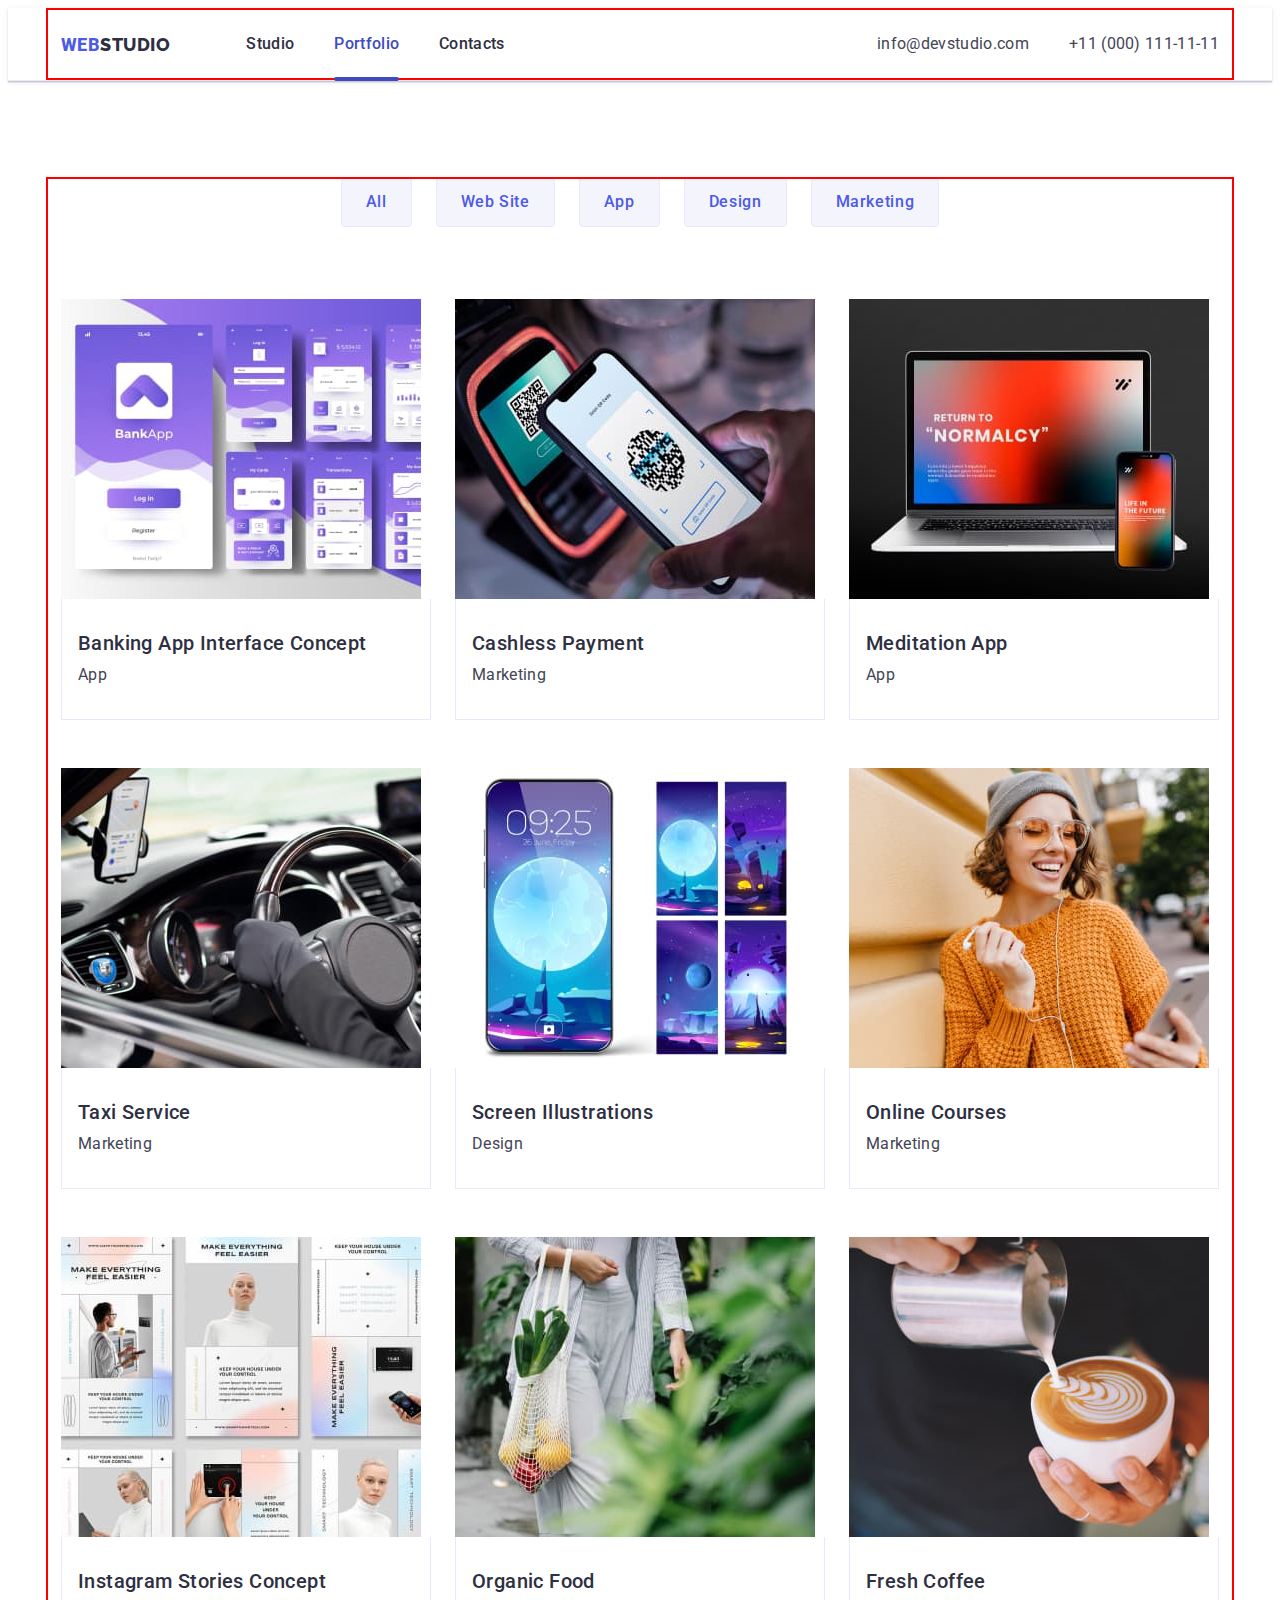
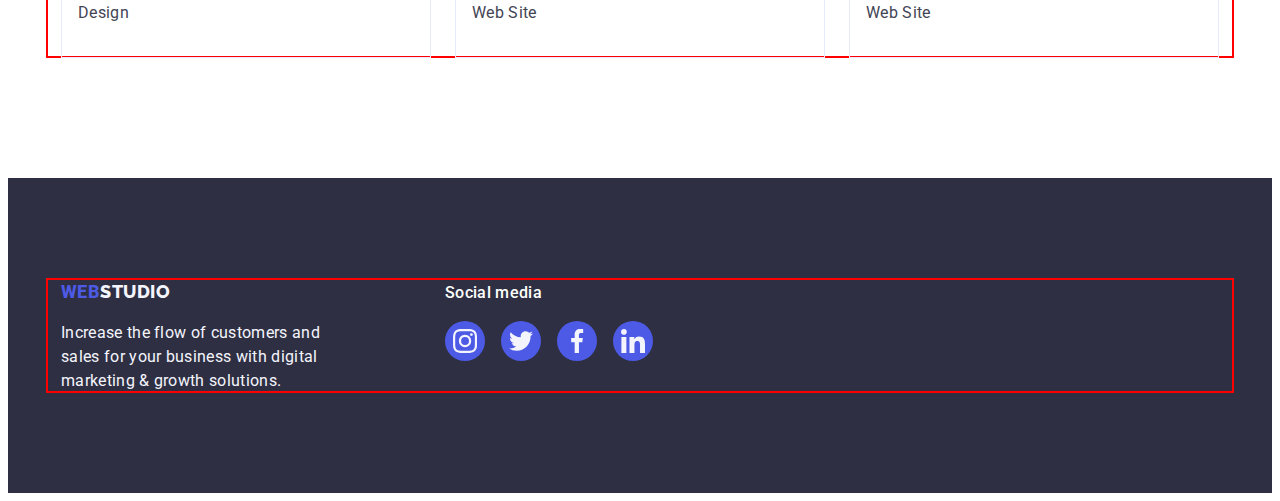
==== portfolio.html @ 755f3e31 "portfolio div" ====
<!DOCTYPE html>
<html lang="en">

<head>
    <meta charset="UTF-8">
    <meta http-equiv="X-UA-Compatible" content="IE=edge">
    <meta name="viewport" content="width=device-width, initial-scale=1.0">
    <title>Document</title>
    <link rel="preconnect" href="https://fonts.googleapis.com">
    <link rel="preconnect" href="https://fonts.gstatic.com" crossorigin>
    <link href="https://fonts.googleapis.com/css2?family=Raleway:wght@800&family=Roboto:wght@400;500;700&display=swap"
        rel="stylesheet">
    <!-- normalize -->
    <link rel="stylesheet" href="https://cdnjs.cloudflare.com/ajax/libs/modern-normalize/1.1.0/modern-normalize.min.css"
        integrity="sha512-wpPYUAdjBVSE4KJnH1VR1HeZfpl1ub8YT/NKx4PuQ5NmX2tKuGu6U/JRp5y+Y8XG2tV+wKQpNHVUX03MfMFn9Q=="
        crossorigin="anonymous" referrerpolicy="no-referrer" />
    <link rel="stylesheet" href="./css/styles.css">
</head>

<body class="body">

    <!-- header section -->
    <header class="header">
        <div class="header-container container">
            <nav class="header-nav">
                <a class="header-link link" href="./index.html">Web<span class="header-logo">Studio</span></a>
                <ul class="header-nav-list list">
                    <li class="header-after"><a class="contacts link" href="./index.html">Studio</a></li>
                    <li class="header-after"><a class="contacts link active" href="./portfolio.html">Portfolio</a></li>
                    <li class="header-after"><a class="contacts link" href="">Contacts</a></li>
                </ul>
            </nav>
            <address class="header-adress">
                <ul class="header-adress-list list">
                    <li class="header-adress-item">
                        <a class="mail mailto link" href="mailto:info@devstudio.com">info@devstudio.com</a>
                    </li>
                    <li class="header-adress-item">
                        <a class="mail mail-tell link" href="tel:+110001111111">+11 (000)
                            111-11-11</a>
                    </li>
                </ul>
            </address>
        </div>

    </header>

    <main>
        <!-- filters -->

        <section class="portfolio-projects">
            <div class="container">

                <h1 hidden>Our projects</h1>
                <ul class="list projects">
                    <li>
                        <button type="button" class="btn btn-portfolio">All</button>
                    </li>
                    <li>
                        <button type="button" class="btn btn-portfolio">Web Site</button>
                    </li>
                    <li>
                        <button type="button" class="btn btn-portfolio">App</button>
                    </li>
                    <li>
                        <button type="button" class="btn btn-portfolio">Design</button>
                    </li>
                    <li>
                        <button type="button" class="btn btn-portfolio">Marketing</button>
                    </li>
                </ul>

                <!-- proect -->

                <ul class="list projects-img card-set">
                    <li class="card-set-item">
                        <div class="card-thumb">
                            <a href="" class="decoration link">
                                <img src="./images/portfolio/img-9.jpg" alt="Banking App Interface Concept" width="360"
                                    height="300">
                                <div class="card-set-container">
                                    <h2 class="title title-card">Banking App Interface Concept</h2>
                                    <p class="subtitle subtitle-portfolio">App</p>
                                </div>
                            </a>
                            <div class="overlay">
                                <p class="overlay-text">
                                    14 Stylish and User-Friendly App Design Concepts · Task Manager App · Calorie
                                    Tracker
                                    App · Exotic Fruit Ecommerce App ·
                                    Cloud Storage App
                                </p>
                            </div>
                        </div>
                    </li>
                    <li class="card-set-item">
                        <div class="card-thumb">
                            <a href="" class="decoration link">
                                <img src="./images/portfolio/img-8.jpg" alt="Cashless Payment" width="360" height="300">
                                <div class="card-set-container">
                                    <h2 class="title title-card">Cashless Payment</h2>
                                    <p class="subtitle subtitle-portfolio">Marketing</p>
                                </div>
                            </a>
                            <div class="overlay">
                                <p class="overlay-text">
                                    14 Stylish and User-Friendly App Design Concepts · Task Manager App · Calorie
                                    Tracker
                                    App · Exotic Fruit Ecommerce App ·
                                    Cloud Storage App
                                </p>
                            </div>
                        </div>
                    </li>
                    <li class="card-set-item">
                        <div class="card-thumb">
                            <a href="" class="decoration link">
                                <img src="./images/portfolio/img-7.jpg" alt="Meditaion App" width="360" height="300">
                                <div class="card-set-container">
                                    <h2 class="title title-card">Meditation App</h2>
                                    <p class="subtitle subtitle-portfolio">App</p>
                                </div>
                            </a>
                            <div class="overlay">
                                <p class="overlay-text">
                                    14 Stylish and User-Friendly App Design Concepts · Task Manager App · Calorie
                                    Tracker
                                    App · Exotic Fruit Ecommerce App ·
                                    Cloud Storage App
                                </p>
                            </div>
                        </div>
                    </li>
                    <li class="card-set-item">
                        <div class="card-thumb">
                            <a href="" class="decoration link">
                                <img src="./images/portfolio/img-6.jpg" alt="Taxi Service" width="360" height="300">
                                <div class="card-set-container">
                                    <h2 class="title title-card">Taxi Service</h2>
                                    <p class="subtitle subtitle-portfolio">Marketing</p>
                                </div>
                            </a>
                            <div class="overlay">
                                <p class="overlay-text">
                                    14 Stylish and User-Friendly App Design Concepts · Task Manager App · Calorie
                                    Tracker
                                    App · Exotic Fruit Ecommerce App ·
                                    Cloud Storage App
                                </p>
                            </div>
                        </div>
                    </li>
                    <li class="card-set-item">
                        <div class="card-thumb">
                            <a href="" class="decoration link">
                                <img src="./images/portfolio/img-5.jpg" alt="Screen Illustrations" width="360"
                                    height="300">
                                <div class="card-set-container">
                                    <h2 class="title title-card">Screen Illustrations</h2>
                                    <p class="subtitle subtitle-portfolio">Design</p>
                                </div>
                            </a>
                            <div class="overlay">
                                <p class="overlay-text">
                                    14 Stylish and User-Friendly App Design Concepts · Task Manager App · Calorie
                                    Tracker
                                    App · Exotic Fruit Ecommerce App ·
                                    Cloud Storage App
                                </p>
                            </div>
                        </div>
                    </li>
                    <li class="card-set-item">
                        <div class="card-thumb">
                            <a href="" class="decoration link">
                                <img src="./images/portfolio/img-4.jpg" alt="Card Content" width="360" height="300">
                                <div class="card-set-container">
                                    <h2 class="title title-card">Online Courses</h2>
                                    <p class="subtitle subtitle-portfolio">Marketing</p>
                                </div>
                            </a>
                            <div class="overlay">
                                <p class="overlay-text">
                                    14 Stylish and User-Friendly App Design Concepts · Task Manager App · Calorie
                                    Tracker
                                    App · Exotic Fruit Ecommerce App ·
                                    Cloud Storage App
                                </p>
                            </div>
                        </div>
                    </li>
                    <li class="card-set-item">
                        <div class="card-thumb">
                            <a href="" class="decoration link">
                                <img src="./images/portfolio/img-3.jpg" alt="Instagram Stories Concept" width="360"
                                    height="300">
                                <div class="card-set-container">
                                    <h2 class="title title-card">Instagram Stories Concept</h2>
                                    <p class="subtitle subtitle-portfolio">Design</p>
                                </div>
                            </a>
                            <div class="overlay">
                                <p class="overlay-text">
                                    14 Stylish and User-Friendly App Design Concepts · Task Manager App · Calorie
                                    Tracker
                                    App · Exotic Fruit Ecommerce App ·
                                    Cloud Storage App
                                </p>
                            </div>
                        </div>
                    </li>
                    <li class="card-set-item">
                        <div class="card-thumb">
                            <a href="" class="decoration link">
                                <img src="./images/portfolio/img-2.jpg" alt="Organic Food" width="360" height="300">
                                <div class="card-set-container">
                                    <h2 class="title title-card">Organic Food</h2>
                                    <p class="subtitle subtitle-portfolio">Web Site</p>
                                </div>
                            </a>
                            <div class="overlay">
                                <p class="overlay-text">
                                    14 Stylish and User-Friendly App Design Concepts · Task Manager App · Calorie
                                    Tracker
                                    App · Exotic Fruit Ecommerce App ·
                                    Cloud Storage App
                                </p>
                            </div>
                        </div>
                    </li>
                    <li class="card-set-item">
                        <div class="card-thumb">
                            <a href="" class="decoration link">
                                <img src="./images/portfolio/img-1.jpg" alt="Fresh Coffee" width="360" height="300">
                                <div class="card-set-container">
                                    <h2 class="title title-card">Fresh Coffee</h2>
                                    <p class="subtitle subtitle-portfolio">Web Site</p>
                                </div>
                            </a>
                            <div class="overlay">
                                <p class="overlay-text">
                                    14 Stylish and User-Friendly App Design Concepts · Task Manager App · Calorie
                                    Tracker
                                    App · Exotic Fruit Ecommerce App ·
                                    Cloud Storage App
                                </p>
                            </div>
                        </div>
                    </li>
                </ul>

            </div>
        </section>
    </main>
    <!-- footer -->
    <footer class="footer section">
        <div class="footer-section container">

            <div class="logo-paragraf">
                <a class="header-link footer-link link" href="./index.html">Web<span
                        class="footer-logo">Studio</span></a>
                <p class="footer-title">
                    Increase the flow of customers and sales for your business with digital marketing & growth
                    solutions.
                </p>
            </div>
            <div class="footer-social">
                <p class="footer-name">Social media</p>
                <ul class="socials footer-list list">
                    <li class="socials-item-footer">
                        <a class="socials-link socials-link-footer link" href="" target="_blank"
                            rel="noopener noreferrer" aria-label="icon-instagram">
                            <svg class="social-icons" width="24" height="24">
                                <use href="./images/icons.svg#icon-instagram"></use>
                            </svg>
                        </a>
                    </li>
                    <li class="socials-item-footer">
                        <a class="socials-link socials-link-footer link" href="" target="_blank"
                            rel="noopener noreferrer" aria-label="icon-twitter">
                            <svg class="social-icons" width="24" height="24">
                                <use href="./images/icons.svg#icon-twitter"></use>
                            </svg>
                        </a>
                    </li>
                    <li class="socials-item-footer">
                        <a class="socials-link socials-link-footer link" href="" target="_blank"
                            rel="noopener noreferrer" aria-label="icon-facebook">
                            <svg class="social-icons" width="24" height="24">
                                <use href="./images/icons.svg#icon-facebook"></use>
                            </svg>
                        </a>
                    </li>
                    <li class="socials-item-footer">
                        <a class="socials-link socials-link-footer link" href="" target="_blank"
                            rel="noopener noreferrer" aria-label="icon-linkedin">
                            <svg class="social-icons" width="24" height="24">
                                <use href="./images/icons.svg#icon-linkedin"></use>
                            </svg>
                        </a>
                    </li>
                </ul>

            </div>

        </div>

    </footer>
</body>

</html>
---- css/styles.css ----
/* first page */

:root {
    /* fonts */
    --primary-font: "Roboto", sans-serif;
    --secondary-font: "Raleway", sans-serif;

    /* color */
    --main-txt-color: #434455;
    --secondary-txt-cl: #2E2F42;
    --light-txt-cl: #F4F4FD;
    --focus-txt-btn: #404BBF;
    --body-cl: #FFFFFF;
    --btn-cl: #4d5ae5;
    --customers-cl: #8e8f99;
    --bgr-footer-cl: #31d0aa;
    /* others */
    --indent: 24px;
    --items: 3;

    --header-idx: 10;
    --modal-idx: 100;
}

.section {
    padding-top: 120px;
}

body {
    font-family: var(--primary-font);
    font-size: 16px;
    line-height: 1.5;
    letter-spacing: 0.02em;
    color: var(--main-txt-color);
    background-color: var(--body-cl);
}

.hidden {
    position: absolute;
    width: 1px;
    height: 1px;
    margin: -1px;
    border: 0;
    padding: 0;

    white-space: nowrap;
    clip-path: inset(100%);
    clip: rect(0 0 0 0);
    overflow: hidden;
}

.header {
    border-bottom: 1px solid #e7e9fc;
    box-shadow: 0px 2px 1px rgba(46, 47, 66, 0.08), 0px 1px 1px rgba(46, 47, 66, 0.16), 0px 1px 6px rgba(46, 47, 66, 0.08);
    z-index: var(--header-idx);
}


.hero-container {

    width: 1158px;
}

.header-nav-list {
    display: flex;
    flex-direction: row;
    align-items: flex-start;
    padding: 0px;
    gap: 40px;
}

.header-after {
    position: relative;
}

.header-adress-list {
    display: flex;
    gap: 40px;
}

.contacts {
    display: block;
    gap: 40px;
    color: var(--secondary-txt-cl);
    font-weight: 500;
    padding: 24px 0;
}

.contacts.active {
    color: var(--focus-txt-btn);
}

.contacts::after {
    content: "";
    display: block;
    position: absolute;
    bottom: -1px;
    left: 0;
    width: 100%;
    height: 4px;
    border-radius: 2px;
}

.contacts.active::after {
    background-color: var(--focus-txt-btn);
}

.header-nav {
    margin-right: auto;
    display: flex;
    align-items: center;
}

.header-link {
    font-family: "Raleway", sans-serif;
    font-weight: 800;
    font-size: 18px;
    line-height: 1.17;
    letter-spacing: 0.03em;
    text-transform: uppercase;
    color: #4D5AE5;
    font-family: var(--primary-font);
    line-height: 1.5;
    letter-spacing: 0.02em;
    display: block;
    margin-right: 76px;


}

.header-link:hover,
.header-link:focus {
    color: #404bbf;
}

.header-logo {
    font-family: var(--secondary-font);
    font-weight: 800;
    font-size: 18px;
    line-height: 1.17;
    letter-spacing: 0.03em;
    text-transform: uppercase;
    color: var(--secondary-txt-cl);
}


.btn {
    min-width: 69px;
    min-height: 48px;
    font-family: inherit;
    cursor: pointer;
    font-weight: 500;
    font-size: 16px;
    line-height: 1.5;
    letter-spacing: 0.04em;
    color: var(--btn-cl);
    background-color: var(--light-txt-cl);

}

/* ???????? */
.btn-light {
    box-shadow: 0px 4px 4px rgba(0, 0, 0, 0.15);
    border-radius: 4px;
    display: block;
    border: none;
    margin: 0 auto;
    min-width: 169px;
    height: 56px;
    transition: background-color 250ms cubic-bezier(0.4, 0, 0.2, 1);
    ;
}

.btn:hover {
    color: #FFFFFF;
    background-color: var(--focus-txt-btn);
}

.btn:focus {
    color: #FFFFFF;
    background-color: var(--focus-txt-btn);
}

.btn-portfolio {
    padding: 12px 24px;
    border: 1px solid #e7e9fc;
    border-radius: 4px;
    transition: color 250ms cubic-bezier(0.4, 0, 0.2, 1),
        background-color 250ms cubic-bezier(0.4, 0, 0.2, 1),
        border-color 250ms cubic-bezier(0.4, 0, 0.2, 1),
        box-shadow 250ms cubic-bezier(0.4, 0, 0.2, 1);


}

.btn-portfolio:hover {
    border: 1px solid transparent;
}

.btn-portfolio:focus {
    border: 1px solid transparent;
}


.title {
    font-family: var(--primary-font);
    font-size: 36px;
    line-height: 1.11;
    color: var(--secondary-txt-cl);
    font-size: 20px;
    font-weight: 500;
    line-height: 1.2;
    letter-spacing: 0.02em;

}

.title-light {
    font-size: 56px;
    line-height: 1.07;
    color: #ffffff;
    max-width: 496px;
    text-align: center;
    margin: 0 auto;
    margin-bottom: 48px;
    font-weight: 700;
    letter-spacing: 0.02em;
}

.title-section {
    font-size: 36px;
    line-height: 1.11;
    text-align: center;
    text-transform: capitalize;
    color: var(--secondary-txt-cl);
    letter-spacing: 0.02em;
}

.hero {
    background: var(--secondary-txt-cl);
    padding: 188px 0;
    background-image: linear-gradient (rgba(46, 47, 66, 0.7), rgba(46, 47, 66, 0.7)), url(../images/img-backround/people-office.jpg);
}

.footer {
    background: var(--secondary-txt-cl);
}

.header-studio:hover,
.number:hover,
.number:focus,
.mail:hover,
.mail:focus,
.header-studio:focus,
.header-portfolio:hover,
.header-portfolio:focus,
.header-contacts:hover,
.header-contacts:focus {
    color: var(--focus-txt-btn);
}


.mail,
.number {
    font-family: var(--primary-font);
    font-style: normal;
    font-weight: 400;
    font-size: 16px;
    line-height: 1.5;
    letter-spacing: 0.02em;
    color: var(--main-txt-color);
}

.subtitle {
    font-family: var(--primary-font);
    font-size: 16px;
    line-height: 1.5;
    letter-spacing: 0.02em;
    color: var(--main-txt-color);
}

.mail,
.number,
.decoration,
.header-studio,
.header-portfolio,
.header-contacts,
.header-link {
    text-decoration: none;
}

.footer-logo {
    font-family: var(--secondary-font);
    font-weight: 800;
    font-size: 18px;
    line-height: 1.17;
    letter-spacing: 0.03em;
    text-transform: uppercase;
    color: var(--light-txt-cl);
    width: 71px;
}



/* reset start */
.list {
    list-style: none;
    margin: 0;
    padding: 0;
}


.link {
    text-decoration: none;

}

h1,
h2,
h3,
h4,
h5,
h6,
p {
    margin: 0;
}

img {
    display: block;
}

button {
    cursor: pointer;
}

.container {
    width: 1158px;
    padding: 0 15px;
    margin: 0 auto;
    outline: 2px solid red;
    outline-offset: -2px;
}

.header-adress {
    font-style: normal;
}

.mail:focus {
    color: #404bbf;
}

.light {
    background-color: #4D5AE5;
    color: #ffffff;
}

.light:hover {
    background-color: #404BBF;
}

.aboutteam {
    background-color: #F4F4FD;

}

.aboutteam-item {
    background-color: #FFFFFF;
    border-radius: 0px 0px 4px 4px;
    width: calc((100% - 72px) / 4);
}

.contacts:hover {
    color: #404bbf;
}

.contacts:focus {
    color: #404bbf;
}

.about-list {
    display: flex;
    flex-direction: row;
    align-items: flex-start;
    padding: 0px;
    gap: 24px;
    width: 1128px;


}

.title-jobs {
    margin-bottom: 8px;
}

.title-section {

    width: 1128px;
    height: 40px;
    margin-bottom: 72px;
}

.about,
.aboutteam,
.aboutdo {
    padding: 120px 0;
}

.aboutdo {
    padding-top: 0;
}


.aboutdo-list {
    display: flex;
    gap: 24px;
}

.aboutdo-item {


    width: 360px;
    height: 300px;


}

.about-container {
    display: flex;


}

.subtitle-work {
    width: 264px;
    height: 104px;
}

.footer {
    padding: 100px 0;

}

.footer-link {
    display: inline-block;
    margin-bottom: 16px;
    margin-left: 0;
}

.footer-title {
    max-width: 264px;
    margin-left: 0;
    font-weight: 400;
    font-size: 16px;
    line-height: 1.5;
    letter-spacing: 0.02em;
    color: #F4F4FD;

}

.team {
    width: 1158px;
}

.aboutteam-list {
    display: flex;
    gap: 24px;
}

.title-team {
    width: 1158px;
    height: 40px;
}

.title-teams {
    margin-bottom: 8px;
}

.aboutteam-img {
    width: 264px;
}

.title-teams,
.subtitle-team {
    text-align: center;
}

.projects {
    display: flex;
    flex-direction: row;
    align-items: flex-start;
    padding: 0px;
    gap: 24px;
    justify-content: center;
    margin-bottom: 72px;


}

/* card set */

.card-set {
    display: flex;
    flex-wrap: wrap;
    gap: var(--indent);
    row-gap: 48px;
}

.card-set-item {
    flex-basis: calc((100% - var(--indent) * var(--items) - 1) / var(--items));
    width: calc((100% - 48px) / 3);
    transition: box-shadow 250ms cubic-bezier(0.4, 0, 0.2, 1);


}

.card-set-container {
    padding: 32px 16px;
    border: 1px solid #e7e9fc;
    border-top: none;

}

.name {
    padding: 32px 0;


}

.portfolio-projects {
    padding: 96px 0 120px;

}

.title-card {
    margin-bottom: 8px
}

.header-container {
    display: flex;
    align-items: center;
    height: 72px;
}



/* FIRST PAGE */

/* main */

.hero {
    margin-left: auto;
    margin-right: auto;
    max-width: 1440px;
    background-image: linear-gradient(rgba(46, 47, 66, 0.7), rgba(46, 47, 66, 0.7)), url(../images/people-office.jpg);
    background-repeat: no-repeat;
    background-position: center;
    background-size: cover;
}

.title-light {
    box-shadow: 0px 4px 4px rgba(0, 0, 0, 0.15);
    border-radius: 4px;
}

.aboutteam-item {
    box-shadow: 0px 1px 6px rgba(46, 47, 66, 0.08), 0px 1px 1px rgba(46, 47, 66, 0.16), 0px 2px 1px rgba(46, 47, 66, 0.08);
}

.socials {
    display: flex;
    justify-content: center;
    align-items: center;
    gap: 24px;

}


.socials-item-footer {
    width: 40px;
    height: 40px;
}

.socials-link {
    display: flex;
    justify-content: center;
    align-items: center;
    width: 40px;
    height: 40px;
    background-color: #4D5AE5;
    border-radius: 50%;
    transition: background-color 250ms cubic-bezier(0.4, 0, 0.2, 1);
    ;
}

.socials-link:hover,
.socials-link:focus {
    background-color: #404bbf;
}

.aboutdo-item {
    min-width: 264px;
}

.social-icons {
    fill: #F4F4FD;
}

.about-icons-list {
    display: flex;
    justify-content: center;
    align-items: center;
    gap: 24px;

}

.icons {
    display: flex;
    justify-content: center;
    align-items: center;
    height: 112px;
    background: #F4F4FD;
    border-radius: 4px;
    margin-bottom: 8px;
}

.customers-section {
    padding-top: 120px;
    padding-bottom: 120px;
}

.customers {
    display: flex;
    justify-content: center;
    align-items: center;
    gap: 24px;
}

.title-customes {
    line-height: 1.1;
}

.customers-icon {
    display: flex;
    justify-content: center;
    align-items: center;
    width: 168px;
    height: 88px;
    border-radius: 4px;
}

.customers-link {
    display: flex;
    align-items: center;
    justify-content: center;
    color: var(--customers-cl);
    width: 100%;
    height: 100%;
    border: 1px solid #8e8f99;
    border-radius: 4px;
    transition: border-color 250ms cubic-bezier(0.4, 0, 0.2, 1),
        color 250ms cubic-bezier(0.4, 0, 0.2, 1);

}


.customers-link:hover {
    border-color: var(--focus-txt-btn);
    color: var(--focus-txt-btn);
}

.customers-link:focus {
    border-color: var(--focus-txt-btn);
    color: var(--focus-txt-btn);
}

.customers-icons {
    fill: currentColor;
}


.subtitle-team {
    margin-bottom: 8px;
}

/* footer */

.footer-social {
    width: 208px;
    height: 80px;
}

.footer-section {
    display: flex;
    align-items: baseline;
    gap: 120px;

}

.footer-name {

    font-weight: 500;
    font-size: 16px;
    line-height: 1.5;
    letter-spacing: 0.02em;
    color: var(--body-cl);
    margin-bottom: 16px;

}

.footer-list {
    display: flex;
    gap: 16px;

}

.logo-paragraf {
    gap: 120px;
}

.socials-link-footer {
    display: flex;
    justify-content: center;
    align-items: center;
    background-color: #4D5AE5;
    border-radius: 50%;
    transition: background-color 250ms cubic-bezier(0.4, 0, 0.2, 1);
}

.socials-link-footer:hover {
    background-color: var(--bgr-footer-cl);
}

.socials-link-footer:focus {
    background-color: var(--bgr-footer-cl);
}

/* SECOND PAGE */


/* main */

.btn-portfolio:hover,
.btn-portfolio:focus {
    box-shadow: 0px 3px 1px rgba(0, 0, 0, 0.1), 0px 2px 1px rgba(0, 0, 0, 0.08), 0px 2px 2px rgba(0, 0, 0, 0.12);
}

.card-set-item:hover {
    box-shadow: 0px 1px 6px rgba(46, 47, 66, 0.08), 0px 1px 1px rgba(46, 47, 66, 0.16), 0px 2px 1px rgba(46, 47, 66, 0.08);
}

.card-thumb {
    position: relative;
    overflow: hidden;
}

/* overlay */
.overlay {
    position: absolute;
    top: 0;
    left: 0;
    background-color: #4D5AE5;
    width: 360px;
    height: 300px;
    mix-blend-mode: normal;
    box-shadow: 0px 4px 4px rgba(0, 0, 0, 0.25);
    transform: translateY(150%);
    transition: transform 400ms;
}

.overlay-text {
    position: absolute;
    width: 296px;
    height: 96px;
    left: 32px;
    top: 40px;
    color: var(--light-txt-cl);
}

.card-set-item:hover .overlay {
    transform: translateY(0);
}

.decoration {
    display: block;

}

.decoration:hover,
.decoration:focus {
    box-shadow: 0px 1px 6px rgba(46, 47, 66, 0.08), 0px 1px 1px rgba(46, 47, 66, 0.16), 0px 2px 1px rgba(46, 47, 66, 0.08);
}

/* modal */

.backdrop {
    position: fixed;
    top: 0;
    left: 0;
    background-color: rgba(46, 47, 66, 0.4);
    transition: opacity 250ms cubic-bezier(0.4, 0, 0.2, 1), visibility 250ms cubic-bezier(0.4, 0, 0.2, 1);

    width: 100%;
    height: 100%;
    z-index: var(--modal-idx);
}

.backdrop.is-hidden {
    opacity: 0;
    visibility: hidden;
    pointer-events: none;

}


.modal {
    position: absolute;
    left: 50%;
    top: 50%;
    transform: translate(-50%, -50%);
    width: 408px;
    height: 576px;
    background-color: #FCFCFC;
    box-shadow: 0px 1px 1px rgba(0, 0, 0, 0.14), 0px 1px 3px rgba(0, 0, 0, 0.12), 0px 2px 1px rgba(0, 0, 0, 0.2);
    border-radius: 4px;
}

.modal-close-btn {
    display: flex;
    align-items: center;
    justify-content: center;
    position: absolute;
    top: 24px;
    right: 24px;
    box-sizing: border-box;
    background: #E7E9FC;
    border: 1px solid rgba(0, 0, 0, 0.1);
    width: 24px;
    height: 24px;
    border-radius: 50%;
    padding: 0;
    transition: background-color 250ms cubic-bezier(0.4, 0, 0.2, 1), border 250ms cubic-bezier(0.4, 0, 0.2, 1);

}

.modal-close-btn:hover,
.modal-close-btn:focus {
    background-color: var(--focus-txt-btn);
    border: none;
}


.modal-close-icon {
    position: absolute;
    left: 33.33%;
    right: 33.33%;
    top: 33.33%;
    bottom: 33.33%;
    transition: fill 250ms cubic-bezier(0.4, 0, 0.2, 1);
}

.modal-close-icon:hover,
.modal-close-icon:focus {
    fill: #ffffff;

}

/* !!??!!?? */
/* .subtitle-portfolio {
    transform: translateY(0%);
} */
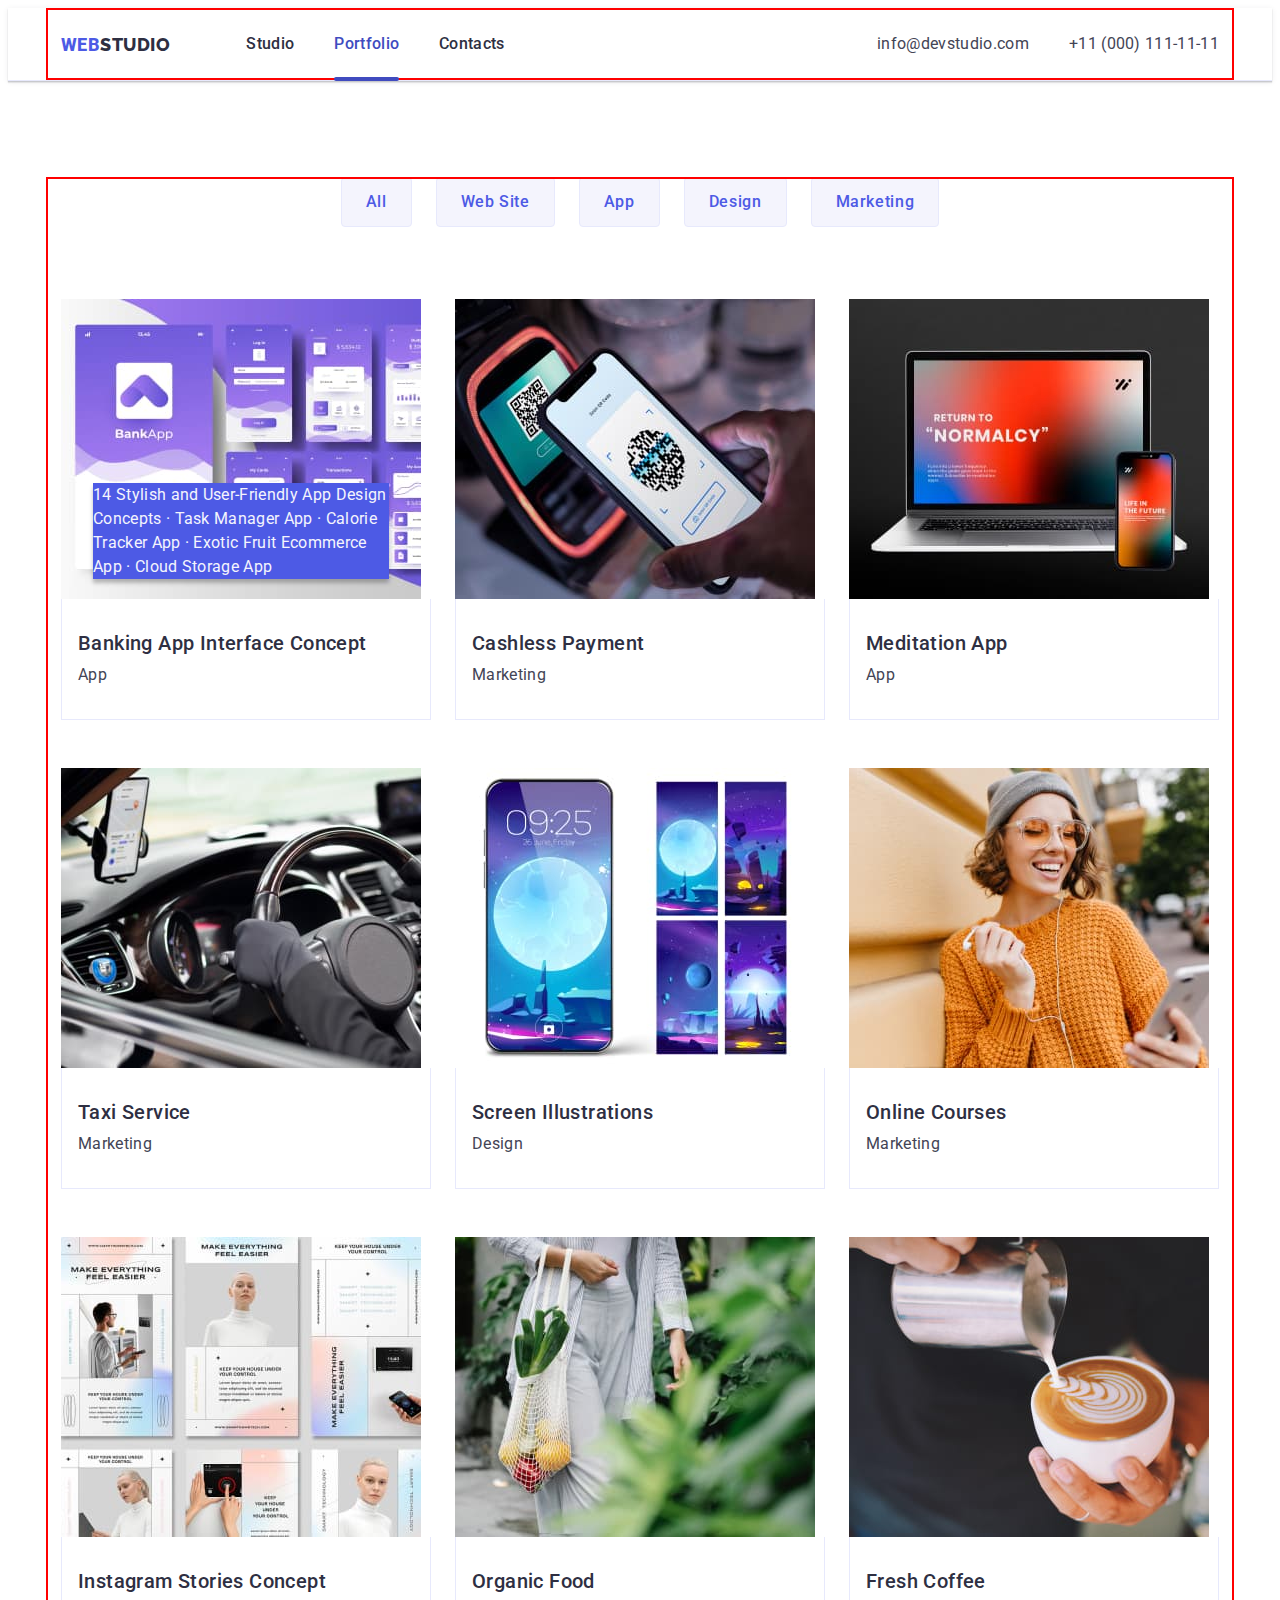
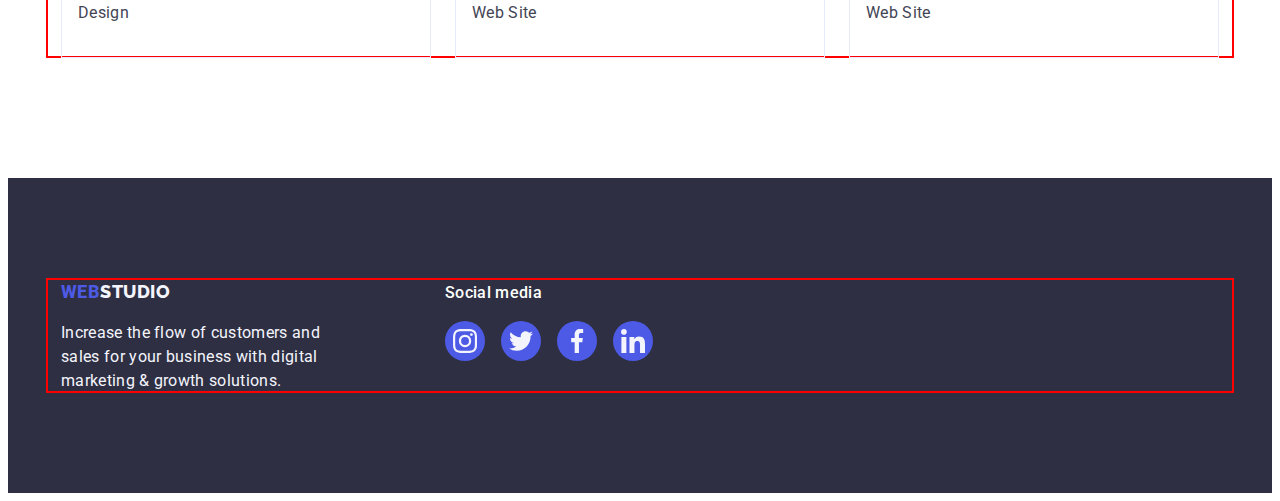
==== commit 94f0f706: "card" ====
--- a/portfolio.html
+++ b/portfolio.html
@@ -36,7 +36,7 @@
                         <a class="mail mailto link" href="mailto:info@devstudio.com">info@devstudio.com</a>
                     </li>
                     <li class="header-adress-item">
-                        <a class="mail mail-tell link" href="tel:+110001111111">+11 (000)
+                        <a class="mail mailto link" href="tel:+110001111111">+11 (000)
                             111-11-11</a>
                     </li>
                 </ul>
@@ -76,6 +76,7 @@
                     <li class="card-set-item">
                         <div class="card-thumb">
                             <a href="" class="decoration link">
+
                                 <img src="./images/portfolio/img-9.jpg" alt="Banking App Interface Concept" width="360"
                                     height="300">
                                 <div class="card-set-container">
@@ -83,169 +84,178 @@
                                     <p class="subtitle subtitle-portfolio">App</p>
                                 </div>
                             </a>
-                            <div class="overlay">
-                                <p class="overlay-text">
-                                    14 Stylish and User-Friendly App Design Concepts · Task Manager App · Calorie
-                                    Tracker
-                                    App · Exotic Fruit Ecommerce App ·
-                                    Cloud Storage App
-                                </p>
-                            </div>
+                            <!-- <div class="overlay"> -->
+                            <p class="overlay overlay-text ">
+                                14 Stylish and User-Friendly App Design Concepts · Task Manager App · Calorie
+                                Tracker
+                                App · Exotic Fruit Ecommerce App ·
+                                Cloud Storage App
+                            </p>
+                            <!-- </div> -->
                         </div>
                     </li>
                     <li class="card-set-item">
-                        <div class="card-thumb">
-                            <a href="" class="decoration link">
+                        <a href="" class="decoration link">
+                            <div class="card-thumb">
                                 <img src="./images/portfolio/img-8.jpg" alt="Cashless Payment" width="360" height="300">
                                 <div class="card-set-container">
                                     <h2 class="title title-card">Cashless Payment</h2>
                                     <p class="subtitle subtitle-portfolio">Marketing</p>
                                 </div>
-                            </a>
-                            <div class="overlay">
-                                <p class="overlay-text">
-                                    14 Stylish and User-Friendly App Design Concepts · Task Manager App · Calorie
-                                    Tracker
-                                    App · Exotic Fruit Ecommerce App ·
-                                    Cloud Storage App
-                                </p>
-                            </div>
-                        </div>
-                    </li>
-                    <li class="card-set-item">
-                        <div class="card-thumb">
-                            <a href="" class="decoration link">
+                                <div class="overlay">
+                                    <p class="overlay-text">
+                                        14 Stylish and User-Friendly App Design Concepts · Task Manager App · Calorie
+                                        Tracker
+                                        App · Exotic Fruit Ecommerce App ·
+                                        Cloud Storage App
+                                    </p>
+                                </div>
+                            </div>
+                        </a>
+
+                    </li>
+                    <li class="card-set-item">
+                        <a href="" class="decoration link">
+                            <div class="card-thumb">
                                 <img src="./images/portfolio/img-7.jpg" alt="Meditaion App" width="360" height="300">
                                 <div class="card-set-container">
                                     <h2 class="title title-card">Meditation App</h2>
                                     <p class="subtitle subtitle-portfolio">App</p>
                                 </div>
-                            </a>
-                            <div class="overlay">
-                                <p class="overlay-text">
-                                    14 Stylish and User-Friendly App Design Concepts · Task Manager App · Calorie
-                                    Tracker
-                                    App · Exotic Fruit Ecommerce App ·
-                                    Cloud Storage App
-                                </p>
-                            </div>
-                        </div>
-                    </li>
-                    <li class="card-set-item">
-                        <div class="card-thumb">
-                            <a href="" class="decoration link">
+                                <div class="overlay">
+                                    <p class="overlay-text">
+                                        14 Stylish and User-Friendly App Design Concepts · Task Manager App · Calorie
+                                        Tracker
+                                        App · Exotic Fruit Ecommerce App ·
+                                        Cloud Storage App
+                                    </p>
+                                </div>
+                            </div>
+                        </a>
+
+                    </li>
+                    <li class="card-set-item">
+                        <a href="" class="decoration link">
+                            <div class="card-thumb">
                                 <img src="./images/portfolio/img-6.jpg" alt="Taxi Service" width="360" height="300">
                                 <div class="card-set-container">
                                     <h2 class="title title-card">Taxi Service</h2>
                                     <p class="subtitle subtitle-portfolio">Marketing</p>
                                 </div>
-                            </a>
-                            <div class="overlay">
-                                <p class="overlay-text">
-                                    14 Stylish and User-Friendly App Design Concepts · Task Manager App · Calorie
-                                    Tracker
-                                    App · Exotic Fruit Ecommerce App ·
-                                    Cloud Storage App
-                                </p>
-                            </div>
-                        </div>
-                    </li>
-                    <li class="card-set-item">
-                        <div class="card-thumb">
-                            <a href="" class="decoration link">
+                                <div class="overlay">
+                                    <p class="overlay-text">
+                                        14 Stylish and User-Friendly App Design Concepts · Task Manager App · Calorie
+                                        Tracker
+                                        App · Exotic Fruit Ecommerce App ·
+                                        Cloud Storage App
+                                    </p>
+                                </div>
+                            </div>
+                        </a>
+
+                    </li>
+                    <li class="card-set-item">
+                        <a href="" class="decoration link">
+                            <div class="card-thumb">
                                 <img src="./images/portfolio/img-5.jpg" alt="Screen Illustrations" width="360"
                                     height="300">
                                 <div class="card-set-container">
                                     <h2 class="title title-card">Screen Illustrations</h2>
                                     <p class="subtitle subtitle-portfolio">Design</p>
                                 </div>
-                            </a>
-                            <div class="overlay">
-                                <p class="overlay-text">
-                                    14 Stylish and User-Friendly App Design Concepts · Task Manager App · Calorie
-                                    Tracker
-                                    App · Exotic Fruit Ecommerce App ·
-                                    Cloud Storage App
-                                </p>
-                            </div>
-                        </div>
-                    </li>
-                    <li class="card-set-item">
-                        <div class="card-thumb">
-                            <a href="" class="decoration link">
+                                <div class="overlay">
+                                    <p class="overlay-text">
+                                        14 Stylish and User-Friendly App Design Concepts · Task Manager App · Calorie
+                                        Tracker
+                                        App · Exotic Fruit Ecommerce App ·
+                                        Cloud Storage App
+                                    </p>
+                                </div>
+                            </div>
+                        </a>
+
+                    </li>
+                    <li class="card-set-item">
+
+                        <a href="" class="decoration link">
+                            <div class="card-thumb">
                                 <img src="./images/portfolio/img-4.jpg" alt="Card Content" width="360" height="300">
                                 <div class="card-set-container">
                                     <h2 class="title title-card">Online Courses</h2>
                                     <p class="subtitle subtitle-portfolio">Marketing</p>
                                 </div>
-                            </a>
-                            <div class="overlay">
-                                <p class="overlay-text">
-                                    14 Stylish and User-Friendly App Design Concepts · Task Manager App · Calorie
-                                    Tracker
-                                    App · Exotic Fruit Ecommerce App ·
-                                    Cloud Storage App
-                                </p>
-                            </div>
-                        </div>
-                    </li>
-                    <li class="card-set-item">
-                        <div class="card-thumb">
-                            <a href="" class="decoration link">
+                                <div class="overlay">
+                                    <p class="overlay-text">
+                                        14 Stylish and User-Friendly App Design Concepts · Task Manager App · Calorie
+                                        Tracker
+                                        App · Exotic Fruit Ecommerce App ·
+                                        Cloud Storage App
+                                    </p>
+                                </div>
+                            </div>
+                        </a>
+
+                    </li>
+                    <li class="card-set-item">
+                        <a href="" class="decoration link">
+                            <div class="card-thumb">
                                 <img src="./images/portfolio/img-3.jpg" alt="Instagram Stories Concept" width="360"
                                     height="300">
                                 <div class="card-set-container">
                                     <h2 class="title title-card">Instagram Stories Concept</h2>
                                     <p class="subtitle subtitle-portfolio">Design</p>
                                 </div>
-                            </a>
-                            <div class="overlay">
-                                <p class="overlay-text">
-                                    14 Stylish and User-Friendly App Design Concepts · Task Manager App · Calorie
-                                    Tracker
-                                    App · Exotic Fruit Ecommerce App ·
-                                    Cloud Storage App
-                                </p>
-                            </div>
-                        </div>
-                    </li>
-                    <li class="card-set-item">
-                        <div class="card-thumb">
-                            <a href="" class="decoration link">
+                                <div class="overlay">
+                                    <p class="overlay-text">
+                                        14 Stylish and User-Friendly App Design Concepts · Task Manager App · Calorie
+                                        Tracker
+                                        App · Exotic Fruit Ecommerce App ·
+                                        Cloud Storage App
+                                    </p>
+                                </div>
+                            </div>
+                        </a>
+                    </li>
+                    <li class="card-set-item">
+                        <a href="" class="decoration link">
+                            <div class="card-thumb">
                                 <img src="./images/portfolio/img-2.jpg" alt="Organic Food" width="360" height="300">
                                 <div class="card-set-container">
                                     <h2 class="title title-card">Organic Food</h2>
                                     <p class="subtitle subtitle-portfolio">Web Site</p>
                                 </div>
-                            </a>
-                            <div class="overlay">
-                                <p class="overlay-text">
-                                    14 Stylish and User-Friendly App Design Concepts · Task Manager App · Calorie
-                                    Tracker
-                                    App · Exotic Fruit Ecommerce App ·
-                                    Cloud Storage App
-                                </p>
-                            </div>
-                        </div>
-                    </li>
-                    <li class="card-set-item">
-                        <div class="card-thumb">
-                            <a href="" class="decoration link">
+                                <div class="overlay">
+                                    <p class="overlay-text">
+                                        14 Stylish and User-Friendly App Design Concepts · Task Manager App · Calorie
+                                        Tracker
+                                        App · Exotic Fruit Ecommerce App ·
+                                        Cloud Storage App
+                                    </p>
+                                </div>
+                            </div>
+                        </a>
+
+                    </li>
+                    <li class="card-set-item">
+
+                        <a href="" class="decoration link">
+                            <div class="card-thumb">
                                 <img src="./images/portfolio/img-1.jpg" alt="Fresh Coffee" width="360" height="300">
                                 <div class="card-set-container">
                                     <h2 class="title title-card">Fresh Coffee</h2>
                                     <p class="subtitle subtitle-portfolio">Web Site</p>
                                 </div>
-                            </a>
-                            <div class="overlay">
-                                <p class="overlay-text">
-                                    14 Stylish and User-Friendly App Design Concepts · Task Manager App · Calorie
-                                    Tracker
-                                    App · Exotic Fruit Ecommerce App ·
-                                    Cloud Storage App
-                                </p>
-                            </div>
-                        </div>
+                                <div class="overlay">
+                                    <p class="overlay-text">
+                                        14 Stylish and User-Friendly App Design Concepts · Task Manager App · Calorie
+                                        Tracker
+                                        App · Exotic Fruit Ecommerce App ·
+                                        Cloud Storage App
+                                    </p>
+                                </div>
+                            </div>
+                        </a>
+
                     </li>
                 </ul>
 
--- a/css/styles.css
+++ b/css/styles.css
@@ -84,6 +84,8 @@
     color: var(--secondary-txt-cl);
     font-weight: 500;
     padding: 24px 0;
+    position: relative;
+    transition: color 250ms cubic-bezier(0.4, 0, 0.2, 1);
 }
 
 .contacts.active {
@@ -258,6 +260,9 @@
     color: var(--focus-txt-btn);
 }
 
+.mailto {
+    transition: color 250ms cubic-bezier(0.4, 0, 0.2, 1);
+}
 
 .mail,
 .number {
@@ -775,12 +780,18 @@
     color: var(--light-txt-cl);
 }
 
+.overlay-text:hover,
+.overlay-text:focus {
+    transform: translateY(0%);
+}
+
 .card-set-item:hover .overlay {
     transform: translateY(0);
 }
 
 .decoration {
     display: block;
+    transition: box-shadow 250ms cubic-bezier(0.4, 0, 0.2, 1);
 
 }
 
@@ -817,10 +828,11 @@
     top: 50%;
     transform: translate(-50%, -50%);
     width: 408px;
-    height: 576px;
+    min-height: 576px;
     background-color: #FCFCFC;
     box-shadow: 0px 1px 1px rgba(0, 0, 0, 0.14), 0px 1px 3px rgba(0, 0, 0, 0.12), 0px 2px 1px rgba(0, 0, 0, 0.2);
     border-radius: 4px;
+    transition: transform 250ms cubic-bezier(0.4, 0, 0.2, 1);
 }
 
 .modal-close-btn {
@@ -843,7 +855,8 @@
 
 .modal-close-btn:hover,
 .modal-close-btn:focus {
-    background-color: var(--focus-txt-btn);
+    fill: #FFFFFF;
+    background-color: #404bbf;
     border: none;
 }
 
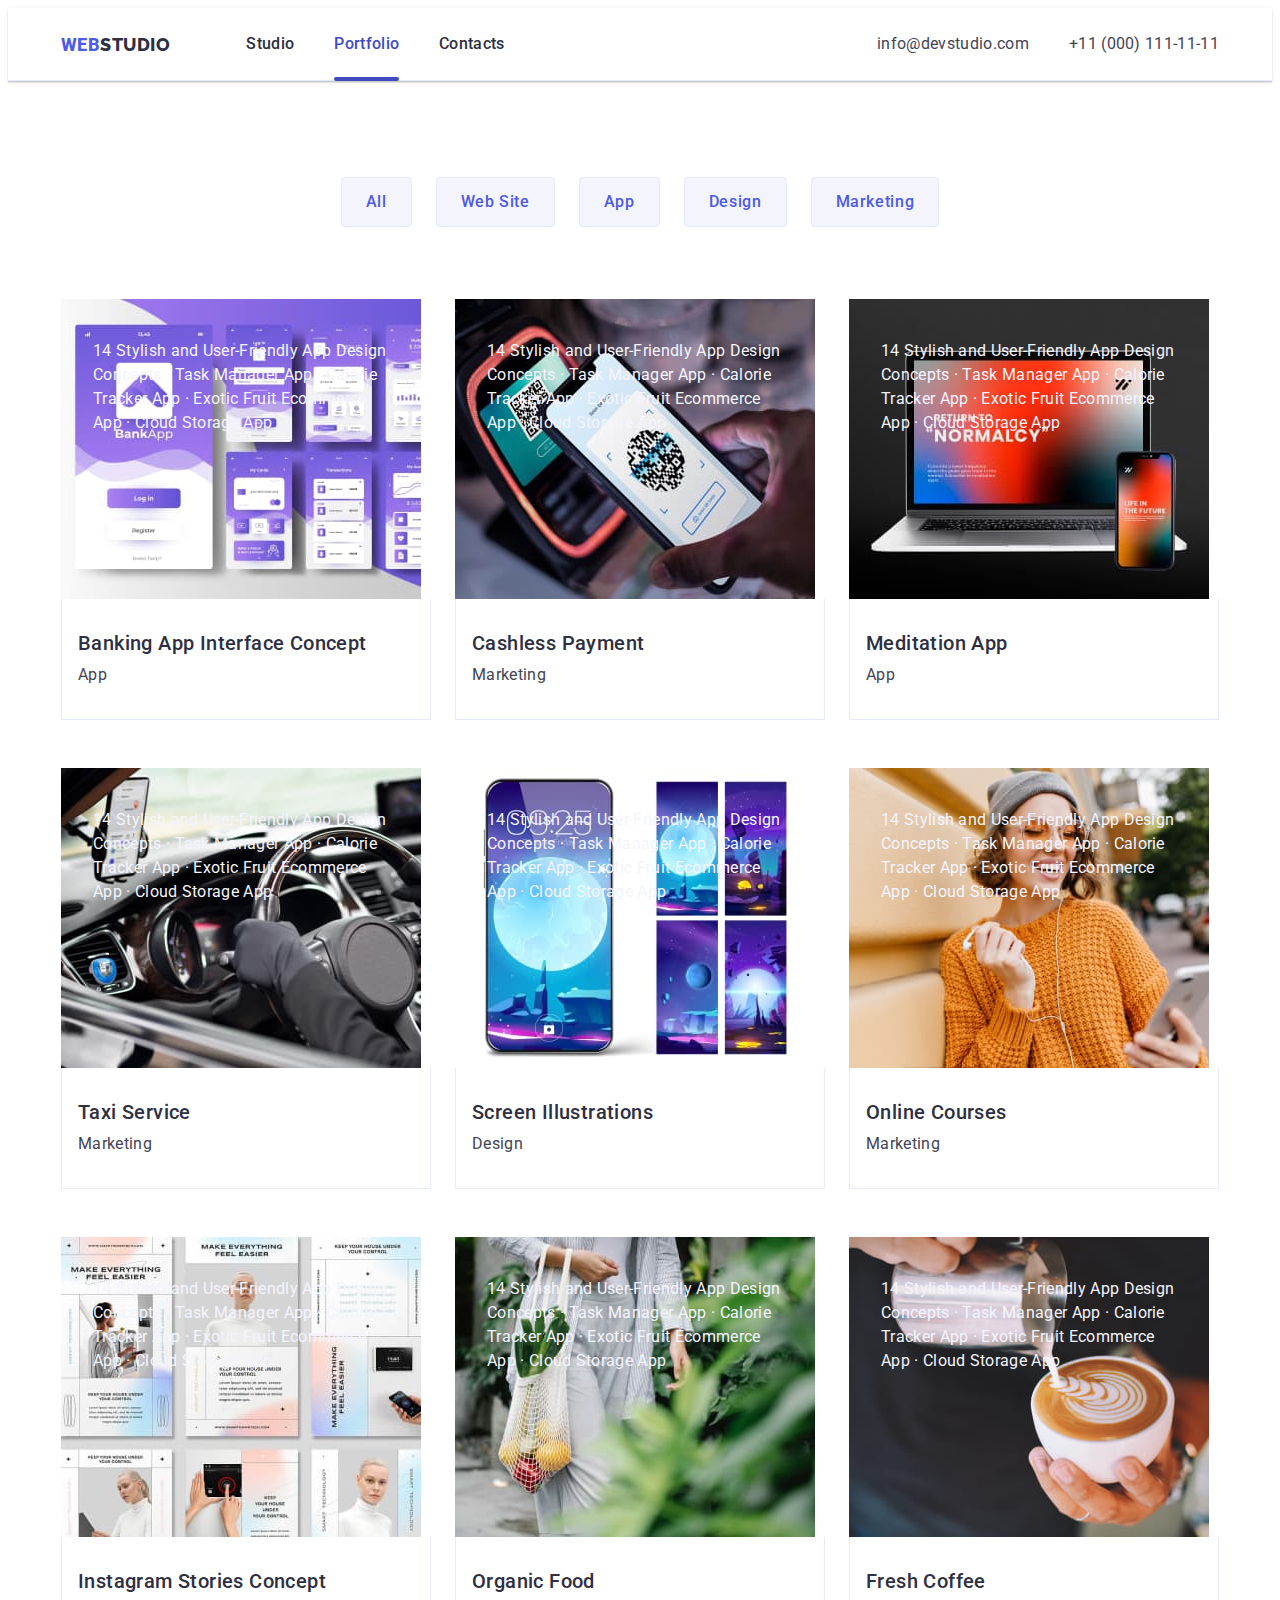
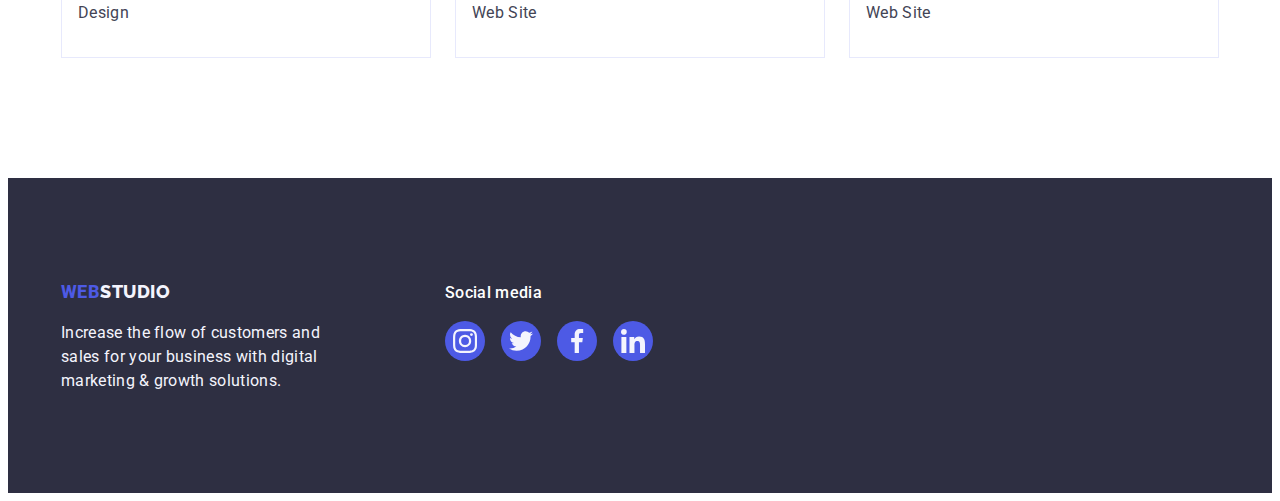
==== commit b3682b33: "overlay" ====
--- a/portfolio.html
+++ b/portfolio.html
@@ -76,22 +76,23 @@
                     <li class="card-set-item">
                         <div class="card-thumb">
                             <a href="" class="decoration link">
-
-                                <img src="./images/portfolio/img-9.jpg" alt="Banking App Interface Concept" width="360"
-                                    height="300">
+                                <div class="overlay">
+                                    <img src="./images/portfolio/img-9.jpg" alt="Banking App Interface Concept"
+                                        width="360" height="300">
+
+                                    <p class="overlay-text ">
+                                        14 Stylish and User-Friendly App Design Concepts · Task Manager App · Calorie
+                                        Tracker
+                                        App · Exotic Fruit Ecommerce App ·
+                                        Cloud Storage App
+                                    </p>
+                                </div>
                                 <div class="card-set-container">
                                     <h2 class="title title-card">Banking App Interface Concept</h2>
                                     <p class="subtitle subtitle-portfolio">App</p>
                                 </div>
                             </a>
-                            <!-- <div class="overlay"> -->
-                            <p class="overlay overlay-text ">
-                                14 Stylish and User-Friendly App Design Concepts · Task Manager App · Calorie
-                                Tracker
-                                App · Exotic Fruit Ecommerce App ·
-                                Cloud Storage App
-                            </p>
-                            <!-- </div> -->
+
                         </div>
                     </li>
                     <li class="card-set-item">
--- a/css/styles.css
+++ b/css/styles.css
@@ -341,8 +341,6 @@
     width: 1158px;
     padding: 0 15px;
     margin: 0 auto;
-    outline: 2px solid red;
-    outline-offset: -2px;
 }
 
 .header-adress {
@@ -758,7 +756,7 @@
 }
 
 /* overlay */
-.overlay {
+/* .overlay {
     position: absolute;
     top: 0;
     left: 0;
@@ -769,7 +767,7 @@
     box-shadow: 0px 4px 4px rgba(0, 0, 0, 0.25);
     transform: translateY(150%);
     transition: transform 400ms;
-}
+} */
 
 .overlay-text {
     position: absolute;
@@ -792,6 +790,7 @@
 .decoration {
     display: block;
     transition: box-shadow 250ms cubic-bezier(0.4, 0, 0.2, 1);
+
 
 }
 
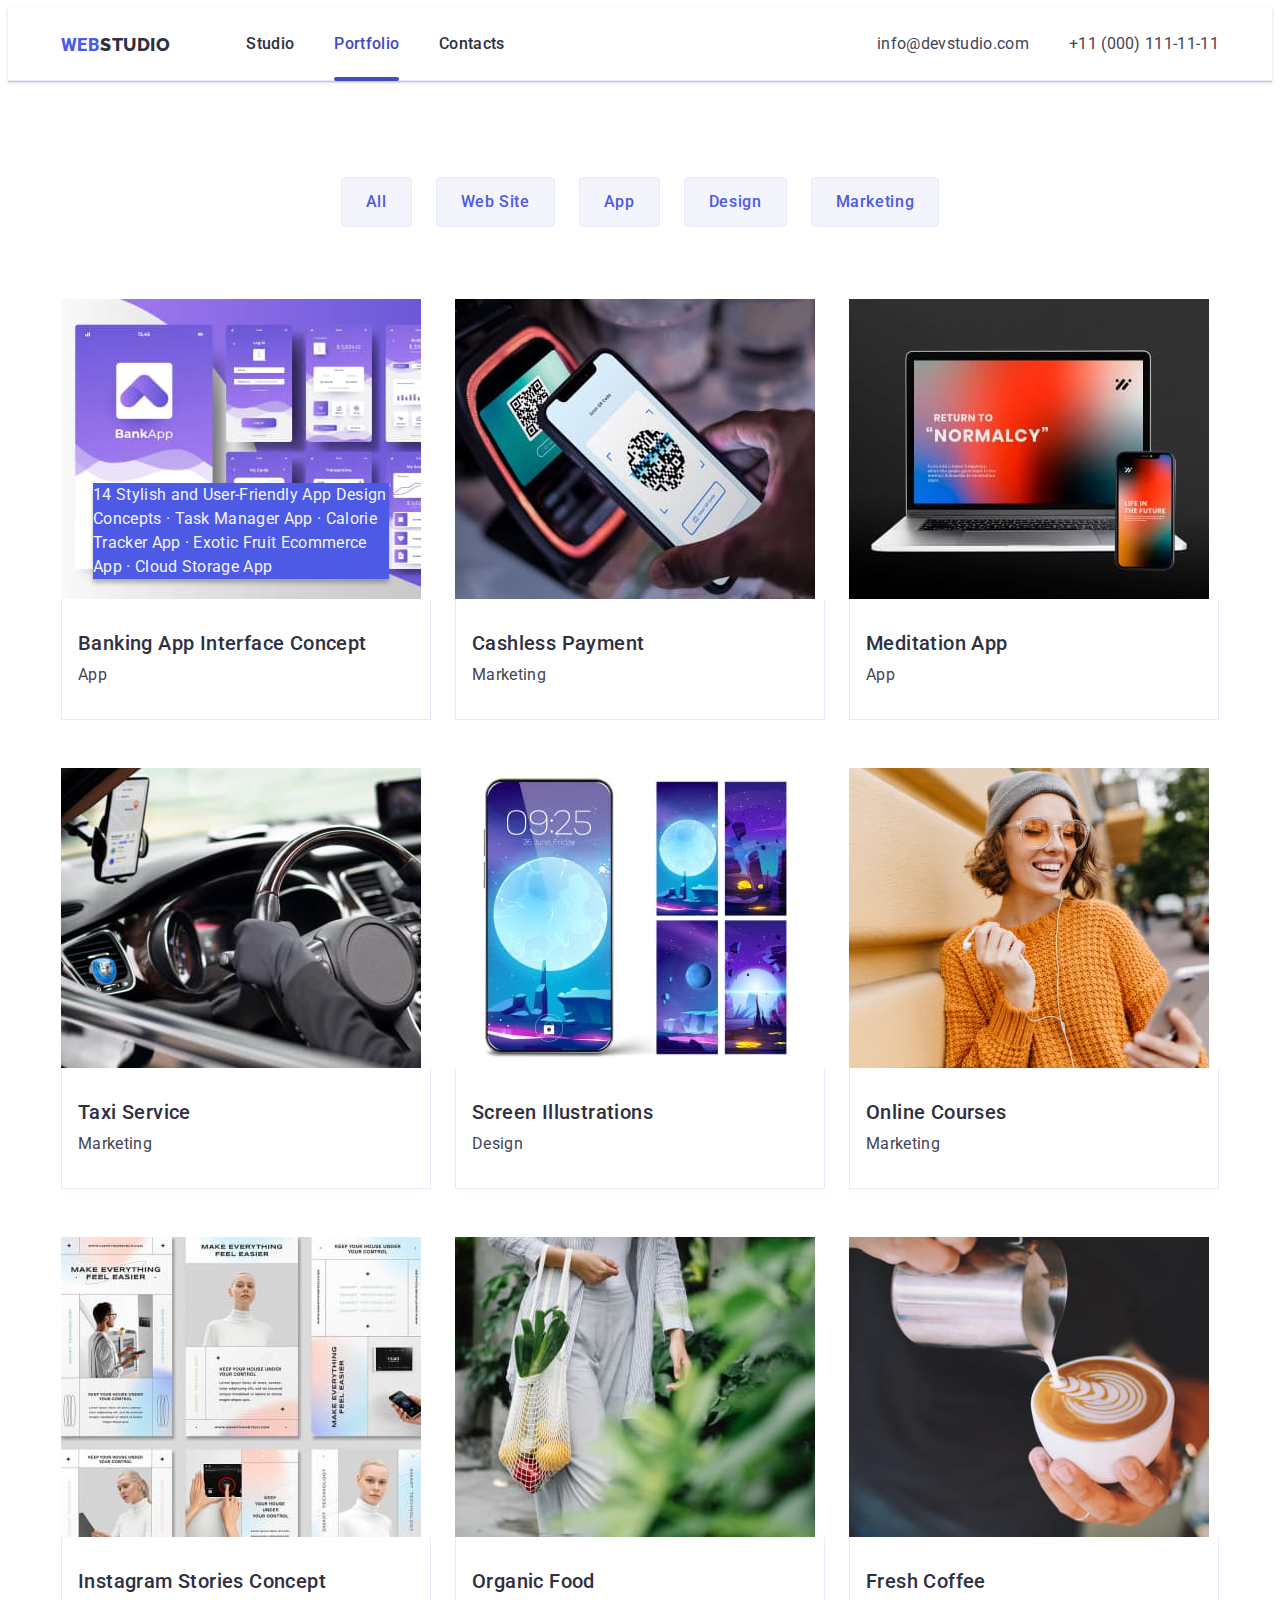
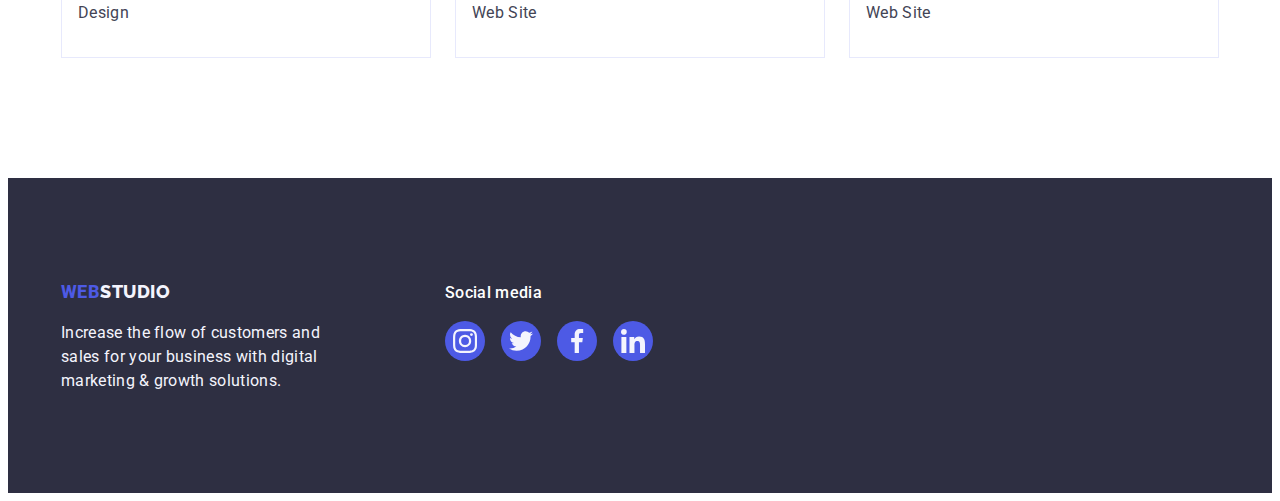
==== commit 1eb1a48a: "card-set" ====
--- a/portfolio.html
+++ b/portfolio.html
@@ -74,26 +74,27 @@
 
                 <ul class="list projects-img card-set">
                     <li class="card-set-item">
-                        <div class="card-thumb">
-                            <a href="" class="decoration link">
-                                <div class="overlay">
-                                    <img src="./images/portfolio/img-9.jpg" alt="Banking App Interface Concept"
-                                        width="360" height="300">
-
-                                    <p class="overlay-text ">
-                                        14 Stylish and User-Friendly App Design Concepts · Task Manager App · Calorie
-                                        Tracker
-                                        App · Exotic Fruit Ecommerce App ·
-                                        Cloud Storage App
-                                    </p>
-                                </div>
+                        <!-- <div class="card-thumb"> -->
+
+                        <a href="" class="decoration link">
+                            <div class="card-thumb">
+                                <img src="./images/portfolio/img-9.jpg" alt="Banking App Interface Concept" width="360"
+                                    height="300">
                                 <div class="card-set-container">
                                     <h2 class="title title-card">Banking App Interface Concept</h2>
                                     <p class="subtitle subtitle-portfolio">App</p>
                                 </div>
-                            </a>
-
-                        </div>
+                                <!-- <div class="overlay"> -->
+                                <p class="overlay overlay-text ">
+                                    14 Stylish and User-Friendly App Design Concepts · Task Manager App · Calorie
+                                    Tracker
+                                    App · Exotic Fruit Ecommerce App ·
+                                    Cloud Storage App
+                                </p>
+                            </div>
+                        </a>
+
+                        <!-- </div> -->
                     </li>
                     <li class="card-set-item">
                         <a href="" class="decoration link">
--- a/css/styles.css
+++ b/css/styles.css
@@ -756,7 +756,7 @@
 }
 
 /* overlay */
-/* .overlay {
+.overlay {
     position: absolute;
     top: 0;
     left: 0;
@@ -767,7 +767,7 @@
     box-shadow: 0px 4px 4px rgba(0, 0, 0, 0.25);
     transform: translateY(150%);
     transition: transform 400ms;
-} */
+}
 
 .overlay-text {
     position: absolute;
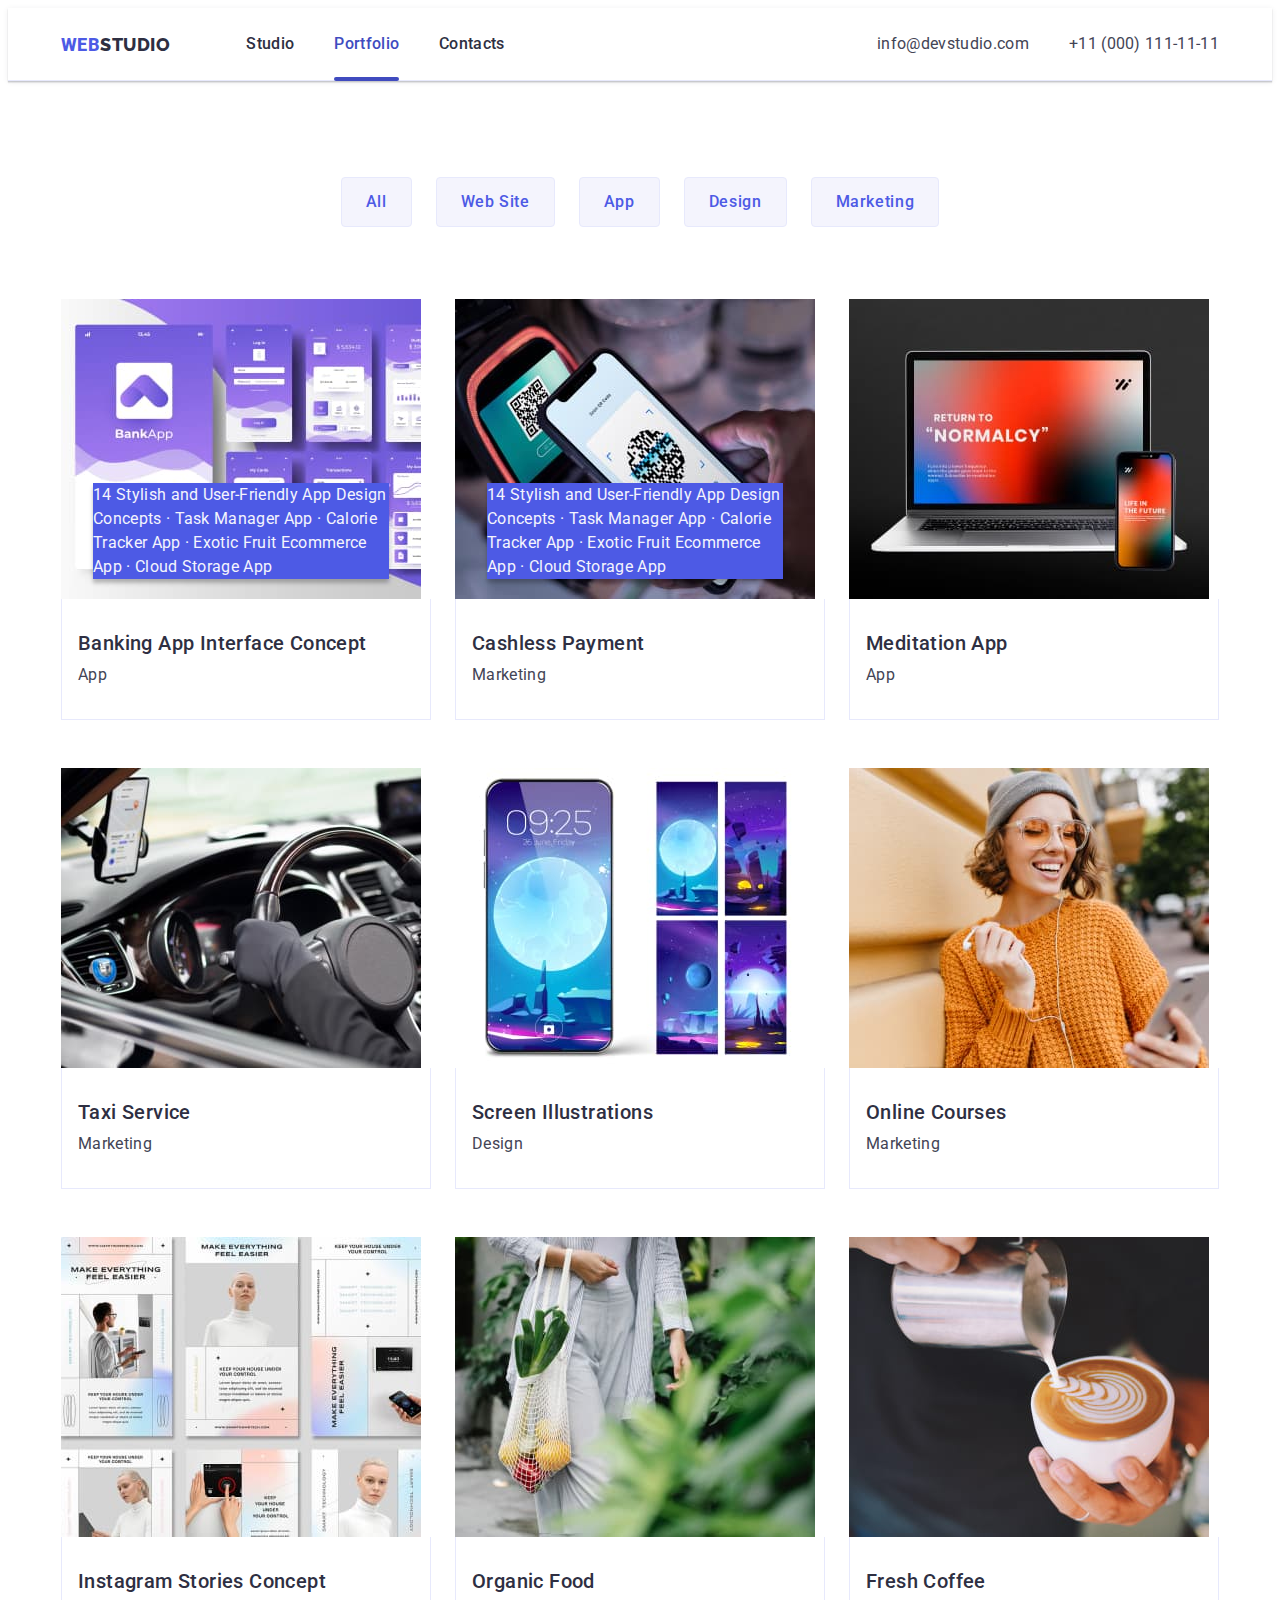
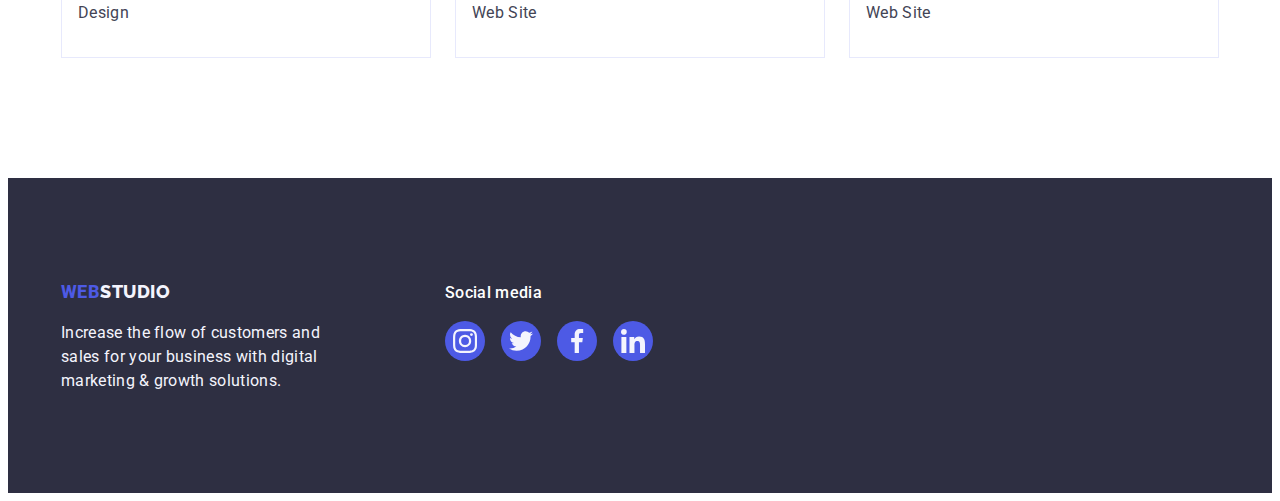
==== commit c5aaef46: "li>div" ====
--- a/portfolio.html
+++ b/portfolio.html
@@ -74,17 +74,10 @@
 
                 <ul class="list projects-img card-set">
                     <li class="card-set-item">
-                        <!-- <div class="card-thumb"> -->
-
                         <a href="" class="decoration link">
                             <div class="card-thumb">
                                 <img src="./images/portfolio/img-9.jpg" alt="Banking App Interface Concept" width="360"
                                     height="300">
-                                <div class="card-set-container">
-                                    <h2 class="title title-card">Banking App Interface Concept</h2>
-                                    <p class="subtitle subtitle-portfolio">App</p>
-                                </div>
-                                <!-- <div class="overlay"> -->
                                 <p class="overlay overlay-text ">
                                     14 Stylish and User-Friendly App Design Concepts · Task Manager App · Calorie
                                     Tracker
@@ -92,29 +85,28 @@
                                     Cloud Storage App
                                 </p>
                             </div>
-                        </a>
-
-                        <!-- </div> -->
+                            <div class="card-set-container">
+                                <h2 class="title title-card">Banking App Interface Concept</h2>
+                                <p class="subtitle subtitle-portfolio">App</p>
+                            </div>
+                        </a>
                     </li>
                     <li class="card-set-item">
                         <a href="" class="decoration link">
                             <div class="card-thumb">
                                 <img src="./images/portfolio/img-8.jpg" alt="Cashless Payment" width="360" height="300">
-                                <div class="card-set-container">
-                                    <h2 class="title title-card">Cashless Payment</h2>
-                                    <p class="subtitle subtitle-portfolio">Marketing</p>
-                                </div>
-                                <div class="overlay">
-                                    <p class="overlay-text">
-                                        14 Stylish and User-Friendly App Design Concepts · Task Manager App · Calorie
-                                        Tracker
-                                        App · Exotic Fruit Ecommerce App ·
-                                        Cloud Storage App
-                                    </p>
-                                </div>
-                            </div>
-                        </a>
-
+                                <p class="overlay overlay-text">
+                                    14 Stylish and User-Friendly App Design Concepts · Task Manager App · Calorie
+                                    Tracker
+                                    App · Exotic Fruit Ecommerce App ·
+                                    Cloud Storage App
+                                </p>
+                            </div>
+                            <div class="card-set-container">
+                                <h2 class="title title-card">Cashless Payment</h2>
+                                <p class="subtitle subtitle-portfolio">Marketing</p>
+                            </div>
+                        </a>
                     </li>
                     <li class="card-set-item">
                         <a href="" class="decoration link">
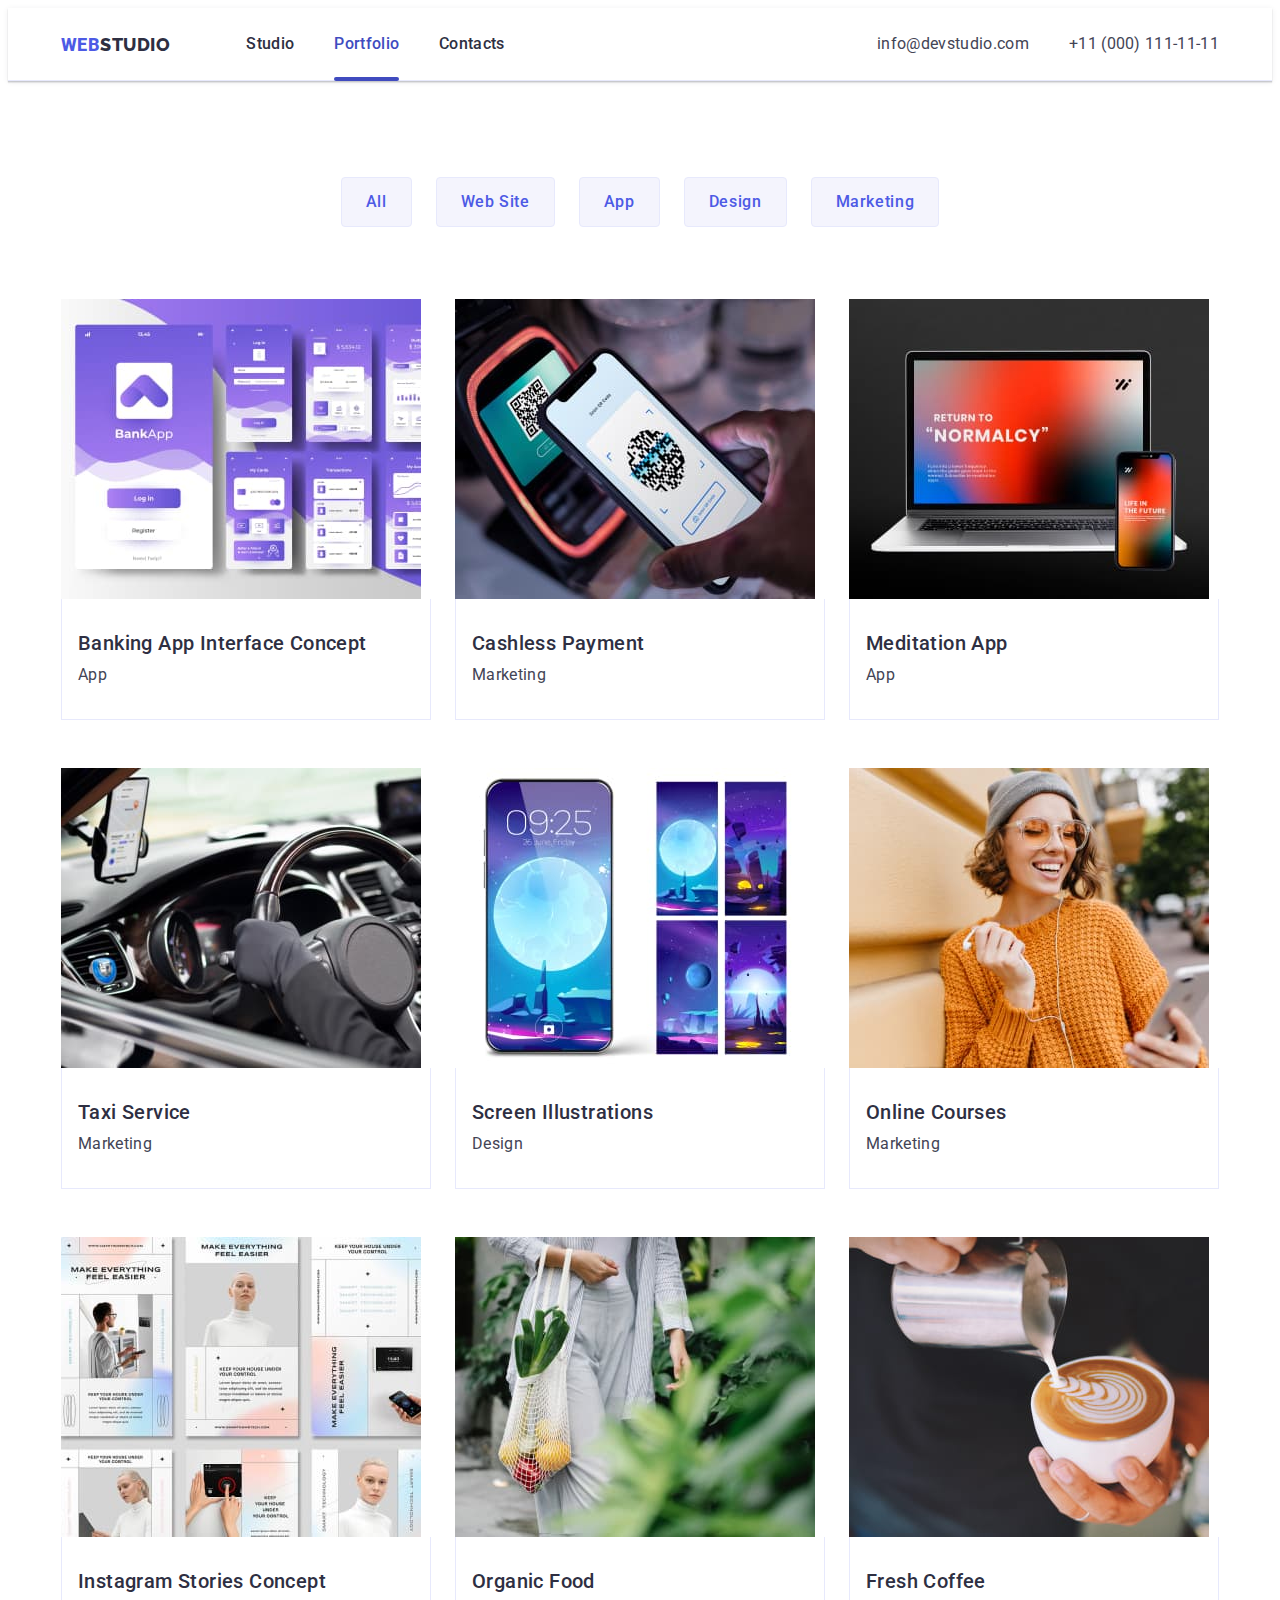
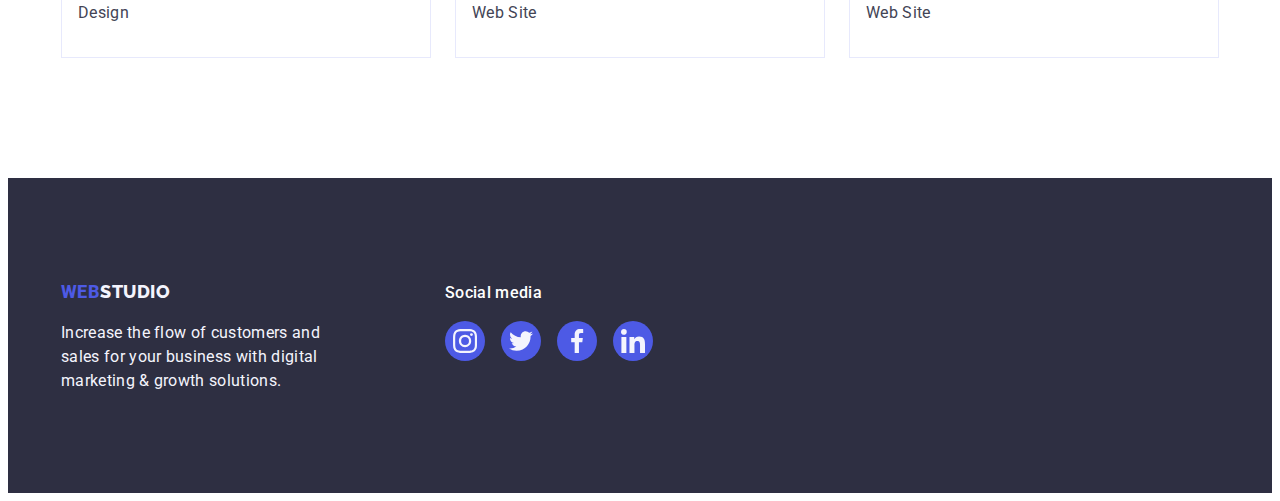
==== commit 26d4cf8a: "overlay div" ====
--- a/portfolio.html
+++ b/portfolio.html
@@ -112,18 +112,18 @@
                         <a href="" class="decoration link">
                             <div class="card-thumb">
                                 <img src="./images/portfolio/img-7.jpg" alt="Meditaion App" width="360" height="300">
-                                <div class="card-set-container">
-                                    <h2 class="title title-card">Meditation App</h2>
-                                    <p class="subtitle subtitle-portfolio">App</p>
-                                </div>
-                                <div class="overlay">
-                                    <p class="overlay-text">
-                                        14 Stylish and User-Friendly App Design Concepts · Task Manager App · Calorie
-                                        Tracker
-                                        App · Exotic Fruit Ecommerce App ·
-                                        Cloud Storage App
-                                    </p>
-                                </div>
+
+                                <p class="overlay overlay-text">
+                                    14 Stylish and User-Friendly App Design Concepts · Task Manager App · Calorie
+                                    Tracker
+                                    App · Exotic Fruit Ecommerce App ·
+                                    Cloud Storage App
+                                </p>
+
+                            </div>
+                            <div class="card-set-container">
+                                <h2 class="title title-card">Meditation App</h2>
+                                <p class="subtitle subtitle-portfolio">App</p>
                             </div>
                         </a>
 
@@ -132,18 +132,18 @@
                         <a href="" class="decoration link">
                             <div class="card-thumb">
                                 <img src="./images/portfolio/img-6.jpg" alt="Taxi Service" width="360" height="300">
-                                <div class="card-set-container">
-                                    <h2 class="title title-card">Taxi Service</h2>
-                                    <p class="subtitle subtitle-portfolio">Marketing</p>
-                                </div>
-                                <div class="overlay">
-                                    <p class="overlay-text">
-                                        14 Stylish and User-Friendly App Design Concepts · Task Manager App · Calorie
-                                        Tracker
-                                        App · Exotic Fruit Ecommerce App ·
-                                        Cloud Storage App
-                                    </p>
-                                </div>
+
+                                <p class="overlay overlay-text">
+                                    14 Stylish and User-Friendly App Design Concepts · Task Manager App · Calorie
+                                    Tracker
+                                    App · Exotic Fruit Ecommerce App ·
+                                    Cloud Storage App
+                                </p>
+
+                            </div>
+                            <div class="card-set-container">
+                                <h2 class="title title-card">Taxi Service</h2>
+                                <p class="subtitle subtitle-portfolio">Marketing</p>
                             </div>
                         </a>
 
@@ -153,18 +153,18 @@
                             <div class="card-thumb">
                                 <img src="./images/portfolio/img-5.jpg" alt="Screen Illustrations" width="360"
                                     height="300">
-                                <div class="card-set-container">
-                                    <h2 class="title title-card">Screen Illustrations</h2>
-                                    <p class="subtitle subtitle-portfolio">Design</p>
-                                </div>
-                                <div class="overlay">
-                                    <p class="overlay-text">
-                                        14 Stylish and User-Friendly App Design Concepts · Task Manager App · Calorie
-                                        Tracker
-                                        App · Exotic Fruit Ecommerce App ·
-                                        Cloud Storage App
-                                    </p>
-                                </div>
+
+                                <p class="overlay overlay-text">
+                                    14 Stylish and User-Friendly App Design Concepts · Task Manager App · Calorie
+                                    Tracker
+                                    App · Exotic Fruit Ecommerce App ·
+                                    Cloud Storage App
+                                </p>
+
+                            </div>
+                            <div class="card-set-container">
+                                <h2 class="title title-card">Screen Illustrations</h2>
+                                <p class="subtitle subtitle-portfolio">Design</p>
                             </div>
                         </a>
 
@@ -174,18 +174,18 @@
                         <a href="" class="decoration link">
                             <div class="card-thumb">
                                 <img src="./images/portfolio/img-4.jpg" alt="Card Content" width="360" height="300">
-                                <div class="card-set-container">
-                                    <h2 class="title title-card">Online Courses</h2>
-                                    <p class="subtitle subtitle-portfolio">Marketing</p>
-                                </div>
-                                <div class="overlay">
-                                    <p class="overlay-text">
-                                        14 Stylish and User-Friendly App Design Concepts · Task Manager App · Calorie
-                                        Tracker
-                                        App · Exotic Fruit Ecommerce App ·
-                                        Cloud Storage App
-                                    </p>
-                                </div>
+
+                                <p class="overlay overlay-text">
+                                    14 Stylish and User-Friendly App Design Concepts · Task Manager App · Calorie
+                                    Tracker
+                                    App · Exotic Fruit Ecommerce App ·
+                                    Cloud Storage App
+                                </p>
+
+                            </div>
+                            <div class="card-set-container">
+                                <h2 class="title title-card">Online Courses</h2>
+                                <p class="subtitle subtitle-portfolio">Marketing</p>
                             </div>
                         </a>
 
@@ -195,18 +195,19 @@
                             <div class="card-thumb">
                                 <img src="./images/portfolio/img-3.jpg" alt="Instagram Stories Concept" width="360"
                                     height="300">
-                                <div class="card-set-container">
-                                    <h2 class="title title-card">Instagram Stories Concept</h2>
-                                    <p class="subtitle subtitle-portfolio">Design</p>
-                                </div>
-                                <div class="overlay">
-                                    <p class="overlay-text">
-                                        14 Stylish and User-Friendly App Design Concepts · Task Manager App · Calorie
-                                        Tracker
-                                        App · Exotic Fruit Ecommerce App ·
-                                        Cloud Storage App
-                                    </p>
-                                </div>
+
+
+                                <p class="overlay overlay-text">
+                                    14 Stylish and User-Friendly App Design Concepts · Task Manager App · Calorie
+                                    Tracker
+                                    App · Exotic Fruit Ecommerce App ·
+                                    Cloud Storage App
+                                </p>
+
+                            </div>
+                            <div class="card-set-container">
+                                <h2 class="title title-card">Instagram Stories Concept</h2>
+                                <p class="subtitle subtitle-portfolio">Design</p>
                             </div>
                         </a>
                     </li>
@@ -214,18 +215,19 @@
                         <a href="" class="decoration link">
                             <div class="card-thumb">
                                 <img src="./images/portfolio/img-2.jpg" alt="Organic Food" width="360" height="300">
-                                <div class="card-set-container">
-                                    <h2 class="title title-card">Organic Food</h2>
-                                    <p class="subtitle subtitle-portfolio">Web Site</p>
-                                </div>
-                                <div class="overlay">
-                                    <p class="overlay-text">
-                                        14 Stylish and User-Friendly App Design Concepts · Task Manager App · Calorie
-                                        Tracker
-                                        App · Exotic Fruit Ecommerce App ·
-                                        Cloud Storage App
-                                    </p>
-                                </div>
+
+
+                                <p class="overlay overlay-text">
+                                    14 Stylish and User-Friendly App Design Concepts · Task Manager App · Calorie
+                                    Tracker
+                                    App · Exotic Fruit Ecommerce App ·
+                                    Cloud Storage App
+                                </p>
+
+                            </div>
+                            <div class="card-set-container">
+                                <h2 class="title title-card">Organic Food</h2>
+                                <p class="subtitle subtitle-portfolio">Web Site</p>
                             </div>
                         </a>
 
@@ -235,18 +237,19 @@
                         <a href="" class="decoration link">
                             <div class="card-thumb">
                                 <img src="./images/portfolio/img-1.jpg" alt="Fresh Coffee" width="360" height="300">
-                                <div class="card-set-container">
-                                    <h2 class="title title-card">Fresh Coffee</h2>
-                                    <p class="subtitle subtitle-portfolio">Web Site</p>
-                                </div>
-                                <div class="overlay">
-                                    <p class="overlay-text">
-                                        14 Stylish and User-Friendly App Design Concepts · Task Manager App · Calorie
-                                        Tracker
-                                        App · Exotic Fruit Ecommerce App ·
-                                        Cloud Storage App
-                                    </p>
-                                </div>
+
+
+                                <p class="overlay overlay-text">
+                                    14 Stylish and User-Friendly App Design Concepts · Task Manager App · Calorie
+                                    Tracker
+                                    App · Exotic Fruit Ecommerce App ·
+                                    Cloud Storage App
+                                </p>
+
+                            </div>
+                            <div class="card-set-container">
+                                <h2 class="title title-card">Fresh Coffee</h2>
+                                <p class="subtitle subtitle-portfolio">Web Site</p>
                             </div>
                         </a>
 
--- a/css/styles.css
+++ b/css/styles.css
@@ -765,17 +765,17 @@
     height: 300px;
     mix-blend-mode: normal;
     box-shadow: 0px 4px 4px rgba(0, 0, 0, 0.25);
-    transform: translateY(150%);
-    transition: transform 400ms;
 }
 
 .overlay-text {
     position: absolute;
-    width: 296px;
-    height: 96px;
-    left: 32px;
-    top: 40px;
+    padding: 40px 32px;
     color: var(--light-txt-cl);
+    width: 100%;
+    height: 100%;
+    transform: translateY(100%);
+    transition: transform 250ms cubic-bezier(0.4, 0, 0.2, 1);
+
 }
 
 .overlay-text:hover,
